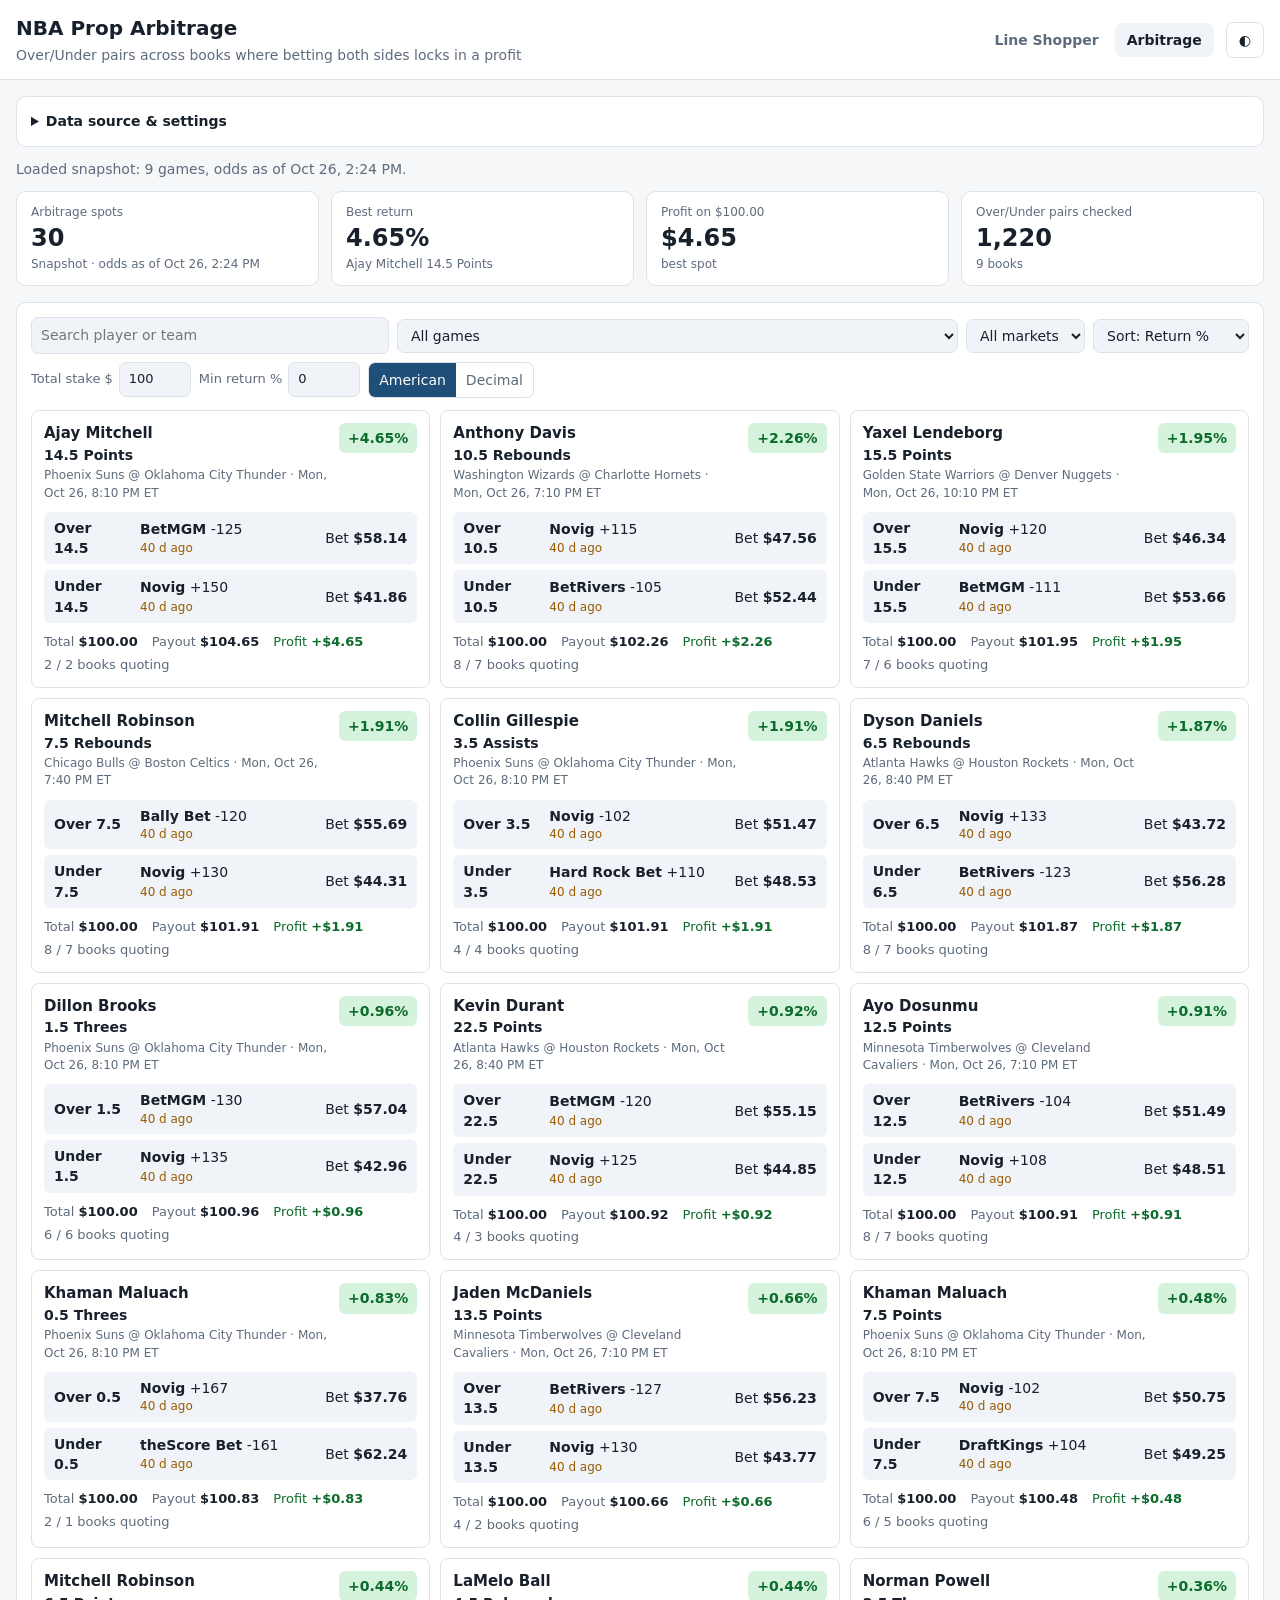
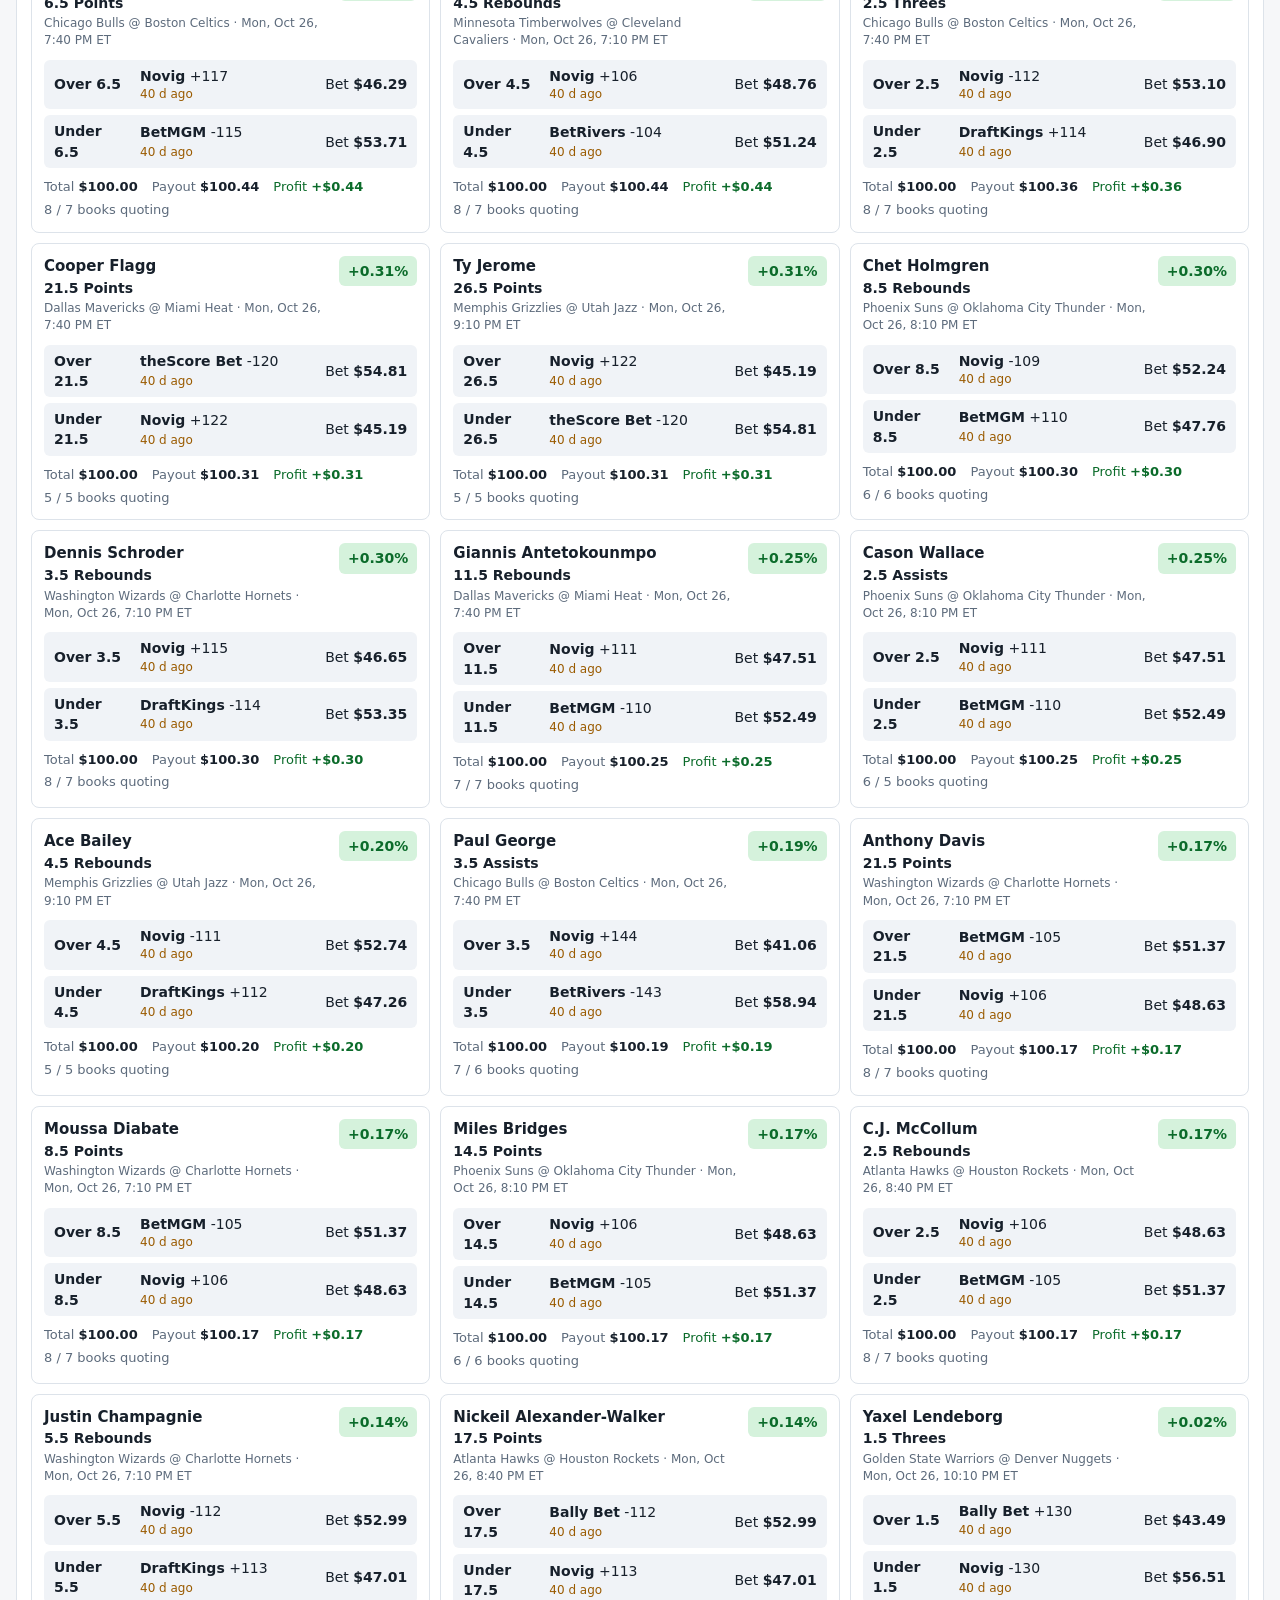
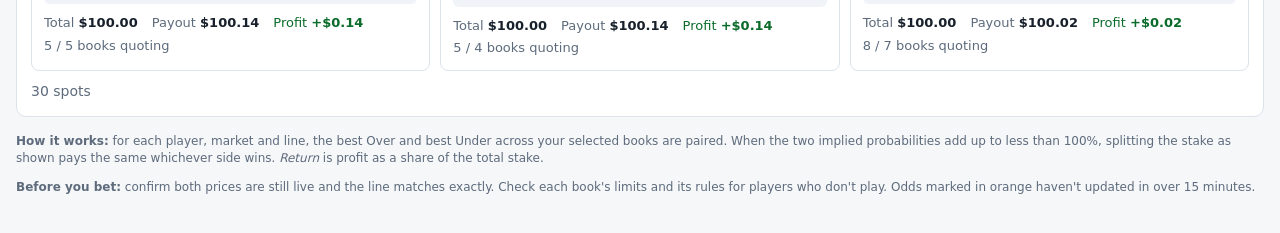
==== arbitrage.html @ e0cbbd50 "Add arbitrage page New arbitrage.html pairs the best Over and Under per line across the selected boo" ====
<!doctype html>
<html lang="en">
<head>
  <meta charset="utf-8">
  <meta name="viewport" content="width=device-width, initial-scale=1">
  <title>NBA Prop Arbitrage</title>
  <meta name="description" content="NBA player props: Over/Under pairs across sportsbooks that lock in a profit.">
  <link rel="icon" href="data:image/svg+xml,<svg xmlns='http://www.w3.org/2000/svg' viewBox='0 0 100 100'><text y='.9em' font-size='90'>🏀</text></svg>">
  <link rel="stylesheet" href="styles.css">
</head>
<body>
  <header class="topbar">
    <div class="wrap topbar-inner">
      <div>
        <h1>NBA Prop Arbitrage</h1>
        <p class="sub">Over/Under pairs across books where betting both sides locks in a profit</p>
      </div>
      <nav class="nav" aria-label="Pages">
        <a href="index.html">Line Shopper</a>
        <a href="arbitrage.html" aria-current="page">Arbitrage</a>
      </nav>
      <button id="themeToggle" class="btn ghost" type="button" aria-label="Toggle theme">◐</button>
    </div>
  </header>

  <main class="wrap">
    <details id="settings" class="panel">
      <summary>Data source &amp; settings</summary>
      <div class="settings-grid">
        <label class="field">
          <span>The Odds API key</span>
          <input id="apiKey" type="password" autocomplete="off" placeholder="Paste your key">
          <label class="check"><input id="rememberKey" type="checkbox" checked> Remember on this device</label>
        </label>
        <label class="field">
          <span>Look-ahead window (hours)</span>
          <input id="lookahead" type="number" min="1" step="1" value="48">
          <small>Blank = all upcoming games</small>
        </label>
        <fieldset class="field">
          <legend>Sportsbooks</legend>
          <div id="bookChecks" class="book-checks"></div>
          <small>Only include books you can actually bet at.</small>
        </fieldset>
      </div>
      <div class="actions">
        <button id="fetchLive" class="btn primary" type="button">Fetch live odds</button>
        <button id="loadSnapshot" class="btn" type="button">Load saved snapshot</button>
        <label class="btn">Open JSON file<input id="fileInput" type="file" accept=".json,application/json" hidden></label>
      </div>
      <p class="hint">Arbitrage windows close fast, often in minutes. The saved snapshot is usually hours old, so fetch live odds before placing anything. Live fetches cost about 4 API credits per game. Odds loaded on either page carry over to the other in this tab.</p>
    </details>

    <div id="status" class="status" role="status"></div>

    <section class="tiles" id="tiles"></section>

    <section class="panel">
      <div class="filters">
        <input id="search" type="search" placeholder="Search player or team">
        <select id="fGame"><option value="">All games</option></select>
        <select id="fMarket"><option value="">All markets</option></select>
        <select id="sortSel" aria-label="Sort">
          <option value="roi">Sort: Return %</option>
          <option value="start">Sort: Game time</option>
          <option value="player">Sort: Player</option>
        </select>
        <label class="inline">Total stake $ <input id="stake" type="number" min="1" step="10" value="100"></label>
        <label class="inline">Min return % <input id="fRoi" type="number" step="0.25" value="0"></label>
        <div class="seg" role="group" aria-label="Odds format">
          <button type="button" data-fmt="us" class="on">American</button>
          <button type="button" data-fmt="dec">Decimal</button>
        </div>
      </div>
      <div id="arbs" class="cards"></div>
      <div class="table-foot"><span id="rowCount"></span></div>
    </section>

    <footer class="foot">
      <p><strong>How it works:</strong> for each player, market and line, the best Over and best Under across your selected books are paired. When the two implied probabilities add up to less than 100%, splitting the stake as shown pays the same whichever side wins. <em>Return</em> is profit as a share of the total stake.</p>
      <p><strong>Before you bet:</strong> confirm both prices are still live and the line matches exactly. Check each book's limits and its rules for players who don't play. Odds marked in orange haven't updated in over 15 minutes.</p>
    </footer>
  </main>

  <script src="common.js"></script>
  <script src="arbitrage.js"></script>
</body>
</html>
---- styles.css ----
:root {
  --bg: #f6f7f9;
  --surface: #ffffff;
  --surface-2: #f0f3f7;
  --text: #17202b;
  --muted: #5d6b7c;
  --border: #dde3ea;
  --accent: #1f4e79;
  --accent-text: #ffffff;
  --best-bg: #d5f2dc;
  --best-text: #0b6b2a;
  --bar: #2f6fa8;
  --warn: #9a5b00;
  --err: #b42318;
  --radius: 10px;
  color-scheme: light;
}
@media (prefers-color-scheme: dark) {
  :root:not([data-theme="light"]) {
    --bg: #0f141a;
    --surface: #171e26;
    --surface-2: #1e2731;
    --text: #e6ebf1;
    --muted: #93a1b2;
    --border: #2a3542;
    --accent: #4f8fd0;
    --accent-text: #0b1118;
    --best-bg: #143d23;
    --best-text: #7fe0a0;
    --bar: #5b9ad8;
    --warn: #f0b45a;
    --err: #ff8a80;
    color-scheme: dark;
  }
}
:root[data-theme="dark"] {
  --bg: #0f141a;
  --surface: #171e26;
  --surface-2: #1e2731;
  --text: #e6ebf1;
  --muted: #93a1b2;
  --border: #2a3542;
  --accent: #4f8fd0;
  --accent-text: #0b1118;
  --best-bg: #143d23;
  --best-text: #7fe0a0;
  --bar: #5b9ad8;
  --warn: #f0b45a;
  --err: #ff8a80;
  color-scheme: dark;
}

* { box-sizing: border-box; }
[hidden] { display: none !important; }
html, body { margin: 0; }
body {
  background: var(--bg);
  color: var(--text);
  font: 14px/1.45 system-ui, -apple-system, "Segoe UI", Roboto, sans-serif;
  overflow-x: hidden;
}
.wrap { max-width: 1400px; margin: 0 auto; padding: 0 16px; }

.topbar { background: var(--surface); border-bottom: 1px solid var(--border); margin-bottom: 16px; }
.topbar-inner { display: flex; align-items: center; justify-content: space-between; gap: 12px; padding-top: 14px; padding-bottom: 14px; }
h1 { font-size: 20px; margin: 0; }
h2 { font-size: 13px; text-transform: uppercase; letter-spacing: .04em; color: var(--muted); margin: 0 0 10px; }
.sub { margin: 2px 0 0; color: var(--muted); }
.nav { display: flex; gap: 4px; margin-left: auto; }
.nav a { padding: 7px 12px; border-radius: 7px; color: var(--muted); font-weight: 600; text-decoration: none; white-space: nowrap; }
.nav a:hover { color: var(--text); }
.nav a[aria-current="page"] { background: var(--surface-2); color: var(--text); }

.panel { background: var(--surface); border: 1px solid var(--border); border-radius: var(--radius); padding: 14px; margin-bottom: 16px; }
details.panel > summary { cursor: pointer; font-weight: 600; }
details[open].panel > summary { margin-bottom: 12px; }

.settings-grid { display: grid; grid-template-columns: repeat(auto-fit, minmax(220px, 1fr)); gap: 14px; }
.field { display: flex; flex-direction: column; gap: 4px; border: 0; padding: 0; margin: 0; min-width: 0; }
.field > span, .field > legend { font-weight: 600; font-size: 13px; padding: 0; }
.field small, .hint { color: var(--muted); font-size: 12px; }
.check { display: flex; align-items: center; gap: 6px; font-size: 12px; color: var(--muted); }
.book-checks { display: flex; flex-wrap: wrap; gap: 4px 12px; }
.book-checks label { display: flex; align-items: center; gap: 4px; }

input, select {
  font: inherit; color: var(--text); background: var(--surface-2);
  border: 1px solid var(--border); border-radius: 7px; padding: 7px 9px; min-width: 0;
}
input[type="checkbox"] { padding: 0; }
input:focus, select:focus, button:focus-visible { outline: 2px solid var(--accent); outline-offset: 1px; }

.actions { display: flex; flex-wrap: wrap; gap: 8px; margin-top: 14px; }
.btn {
  font: inherit; font-weight: 600; cursor: pointer; display: inline-flex; align-items: center;
  border: 1px solid var(--border); background: var(--surface-2); color: var(--text);
  border-radius: 7px; padding: 7px 12px;
}
.btn:hover { border-color: var(--accent); }
.btn.primary { background: var(--accent); color: var(--accent-text); border-color: var(--accent); }
.btn.ghost { background: transparent; }
.btn:disabled { opacity: .55; cursor: progress; }

.status { min-height: 20px; margin: -4px 0 12px; color: var(--muted); }
.status.warn { color: var(--warn); }
.status.err { color: var(--err); }

.tiles { display: grid; grid-template-columns: repeat(auto-fit, minmax(150px, 1fr)); gap: 12px; margin-bottom: 16px; }
.tile { background: var(--surface); border: 1px solid var(--border); border-radius: var(--radius); padding: 12px 14px; }
.tile .label { color: var(--muted); font-size: 12px; }
.tile .value { font-size: 24px; font-weight: 700; font-variant-numeric: tabular-nums; }
.tile .note { color: var(--muted); font-size: 12px; overflow: hidden; text-overflow: ellipsis; white-space: nowrap; }

.breakdowns { display: grid; grid-template-columns: repeat(auto-fit, minmax(280px, 1fr)); gap: 0 16px; }
.bars { display: grid; gap: 6px; }
.bar-row { display: grid; grid-template-columns: 104px 1fr 44px; align-items: center; gap: 8px; font-size: 13px; }
.bar-track { background: var(--surface-2); border-radius: 4px; height: 12px; overflow: hidden; }
.bar-fill { background: var(--bar); height: 100%; border-radius: 4px; }
.bar-row .n { text-align: right; font-variant-numeric: tabular-nums; }

.filters { display: flex; flex-wrap: wrap; gap: 8px; align-items: center; margin-bottom: 12px; }
.filters #search { flex: 1 1 200px; }
.inline { display: flex; align-items: center; gap: 6px; color: var(--muted); font-size: 13px; }
.inline input { width: 72px; }
.seg { display: inline-flex; border: 1px solid var(--border); border-radius: 7px; overflow: hidden; }
.seg button { font: inherit; border: 0; background: transparent; color: var(--muted); padding: 7px 10px; cursor: pointer; }
.seg button.on { background: var(--accent); color: var(--accent-text); }

.table-wrap { overflow-x: auto; border: 1px solid var(--border); border-radius: 8px; max-height: 70vh; }
table { border-collapse: collapse; width: 100%; font-variant-numeric: tabular-nums; }
th, td { padding: 6px 9px; border-bottom: 1px solid var(--border); white-space: nowrap; text-align: center; }
th { position: sticky; top: 0; z-index: 1; background: var(--surface-2); font-size: 12px; cursor: pointer; user-select: none; }
th[aria-sort="ascending"]::after { content: " ▲"; font-size: 9px; }
th[aria-sort="descending"]::after { content: " ▼"; font-size: 9px; }
td.l, th.l { text-align: left; }
td.game { color: var(--muted); font-size: 12px; line-height: 1.25; }
td.player { font-weight: 600; }
td.best { background: var(--best-bg); color: var(--best-text); font-weight: 700; }
td.na { color: var(--muted); opacity: .5; }
tbody tr:hover td { background-color: var(--surface-2); }
tbody tr:hover td.best { background: var(--best-bg); }
.empty { padding: 28px; color: var(--muted); text-align: center; }

.table-foot { display: flex; align-items: center; justify-content: space-between; gap: 8px; margin-top: 10px; color: var(--muted); }
.foot { color: var(--muted); font-size: 12px; padding-bottom: 24px; }

/* Card view of the lines (see renderCards); default on phones, optional elsewhere. */
.cards { display: grid; grid-template-columns: repeat(auto-fill, minmax(320px, 1fr)); gap: 10px; }
.card { border: 1px solid var(--border); border-radius: 8px; padding: 12px; background: var(--surface); }
.card-top { display: flex; align-items: flex-start; justify-content: space-between; gap: 10px; }
.card-player { font-weight: 700; font-size: 15px; }
.card-prop { font-weight: 600; }
.card-game { color: var(--muted); font-size: 12px; margin-top: 2px; }
.card-edge { flex: none; font-weight: 700; font-variant-numeric: tabular-nums; padding: 4px 8px; border-radius: 6px; border: 1px solid var(--border); }
.card-best { display: flex; flex-wrap: wrap; gap: 4px 14px; margin-top: 10px; font-size: 13px; color: var(--muted); font-variant-numeric: tabular-nums; }
.card-best b { color: var(--text); }
.card-best .best-pick { color: var(--best-text); }
.card-best .best-pick b { color: inherit; }
.card-books { display: flex; flex-wrap: wrap; gap: 6px; margin-top: 10px; }
.chip { display: inline-flex; gap: 6px; padding: 4px 8px; border-radius: 6px; background: var(--surface-2); font-size: 12px; font-variant-numeric: tabular-nums; }
.chip b { font-weight: 700; }
.chip.best { background: var(--best-bg); color: var(--best-text); }

/* Arbitrage page legs (see arbitrage.js card). */
.legs { display: grid; gap: 6px; margin-top: 10px; }
.leg { display: grid; grid-template-columns: 76px 1fr auto; grid-template-areas: "side book stake" "side age stake"; gap: 0 10px; align-items: center; background: var(--surface-2); border-radius: 6px; padding: 6px 10px; font-variant-numeric: tabular-nums; }
.leg-side { grid-area: side; font-weight: 700; }
.leg-book { grid-area: book; }
.leg-stake { grid-area: stake; text-align: right; }
.leg-age { grid-area: age; color: var(--muted); font-size: 12px; }
.leg-age.stale { color: var(--warn); }
.card-edge.arb-pos { background: var(--best-bg); color: var(--best-text); border-color: transparent; }
.card-edge.arb-neg { color: var(--muted); }

@media (max-width: 700px) {
  .wrap { padding: 0 12px; }
  .topbar { margin-bottom: 12px; }
  .topbar-inner { padding-top: 10px; padding-bottom: 10px; flex-wrap: wrap; }
  .topbar-inner > div:first-child { flex: 1; min-width: 0; }
  .nav { order: 3; width: 100%; margin-left: 0; }
  .nav a { flex: 1; text-align: center; }
  h1 { font-size: 18px; }
  .sub { font-size: 12px; }
  .panel { padding: 12px; margin-bottom: 12px; }

  /* 16px stops iOS from zooming in when a field gets focus. */
  input, select, .btn, .seg button { font-size: 16px; min-height: 42px; }
  input[type="checkbox"] { min-height: 0; width: 18px; height: 18px; }
  .book-checks { gap: 8px 14px; }
  .actions .btn { flex: 1 1 calc(50% - 8px); justify-content: center; }

  .tiles { grid-template-columns: repeat(2, minmax(0, 1fr)); gap: 8px; margin-bottom: 12px; }
  .tile { padding: 10px 12px; }
  .tile .value { font-size: 20px; }
  .tile:last-child:nth-child(odd) { grid-column: 1 / -1; }
  .tile:last-child:nth-child(odd) .note { white-space: normal; }

  .filters { display: grid; grid-template-columns: repeat(2, minmax(0, 1fr)); }
  .filters #search, .filters #fGame { grid-column: 1 / -1; }
  .filters .inline { justify-content: space-between; }
  .filters .inline input { flex: 1; width: auto; }
  .seg { display: flex; }
  .seg button { flex: 1; }
  .filters #exportCsv { grid-column: 1 / -1; justify-content: center; }
  .cards { grid-template-columns: 1fr; }

  .table-foot { flex-direction: column; align-items: stretch; text-align: center; }
  .table-foot .btn { justify-content: center; }
}
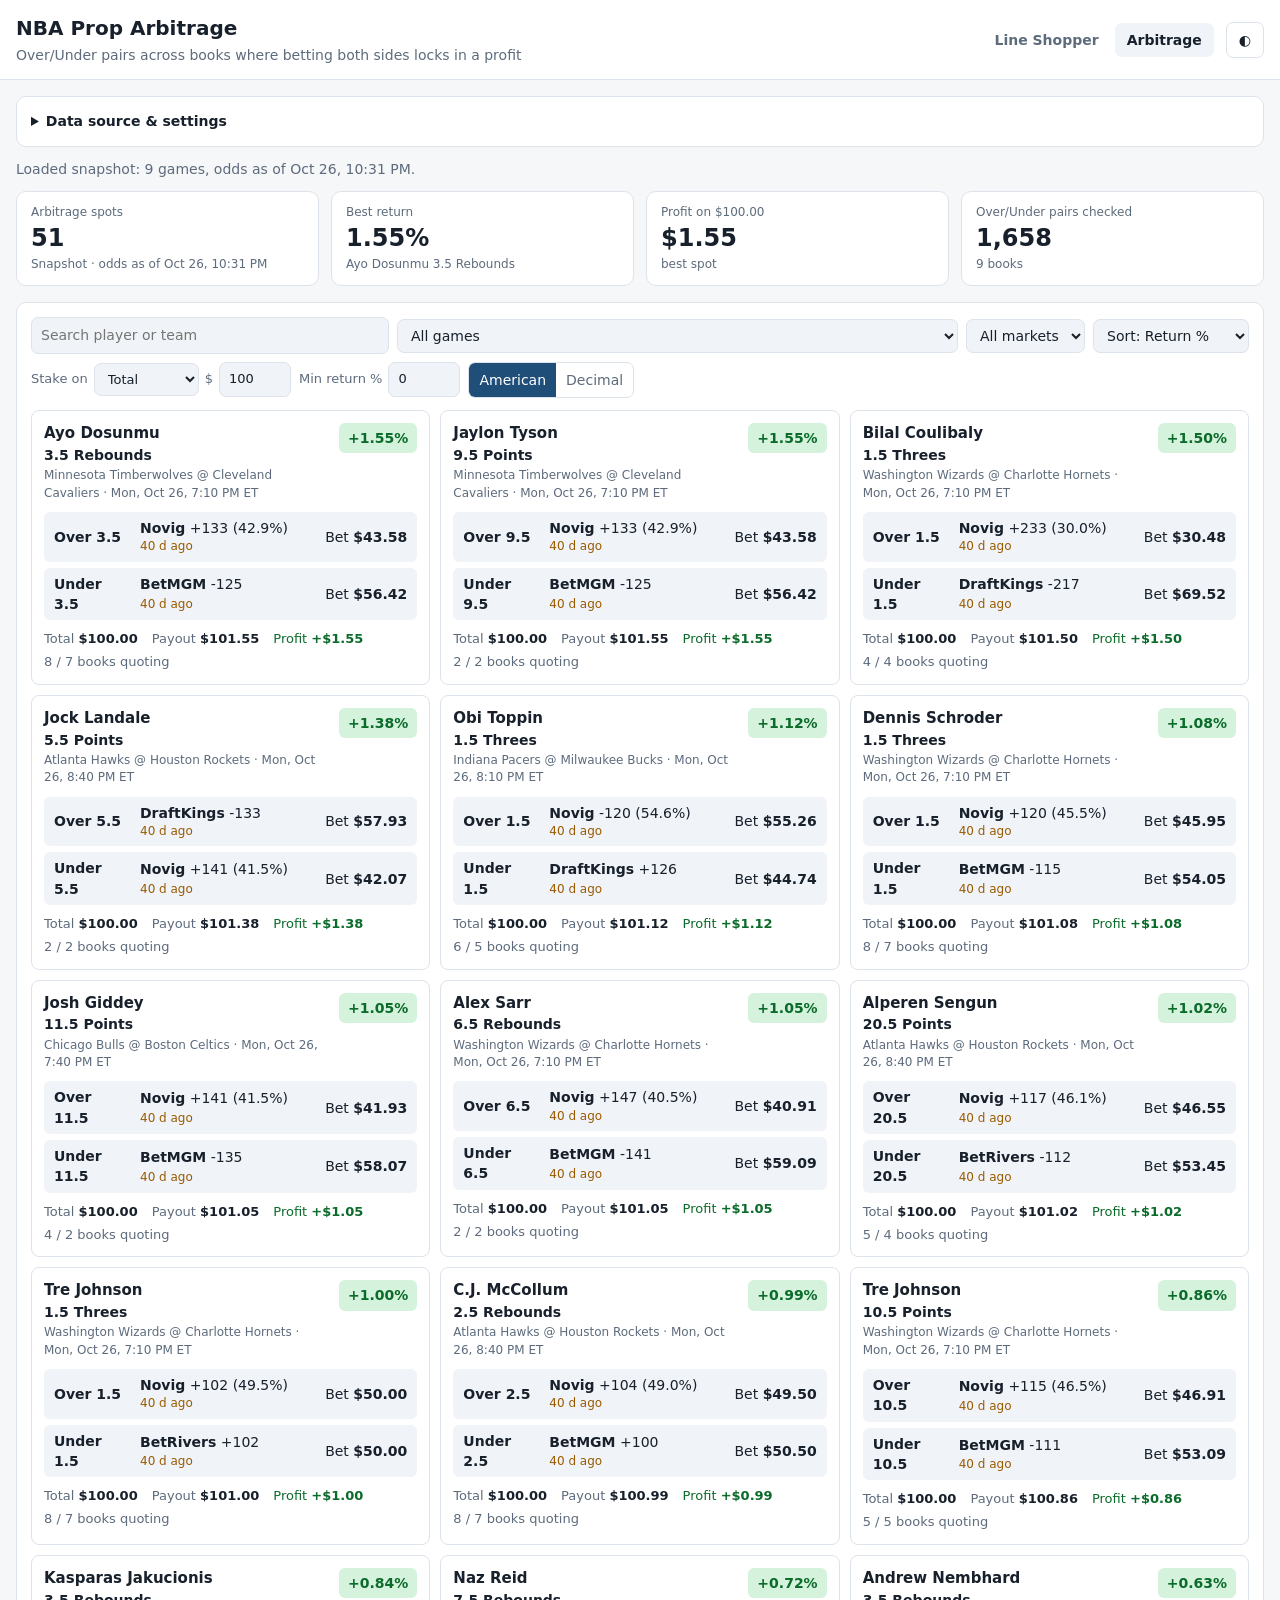
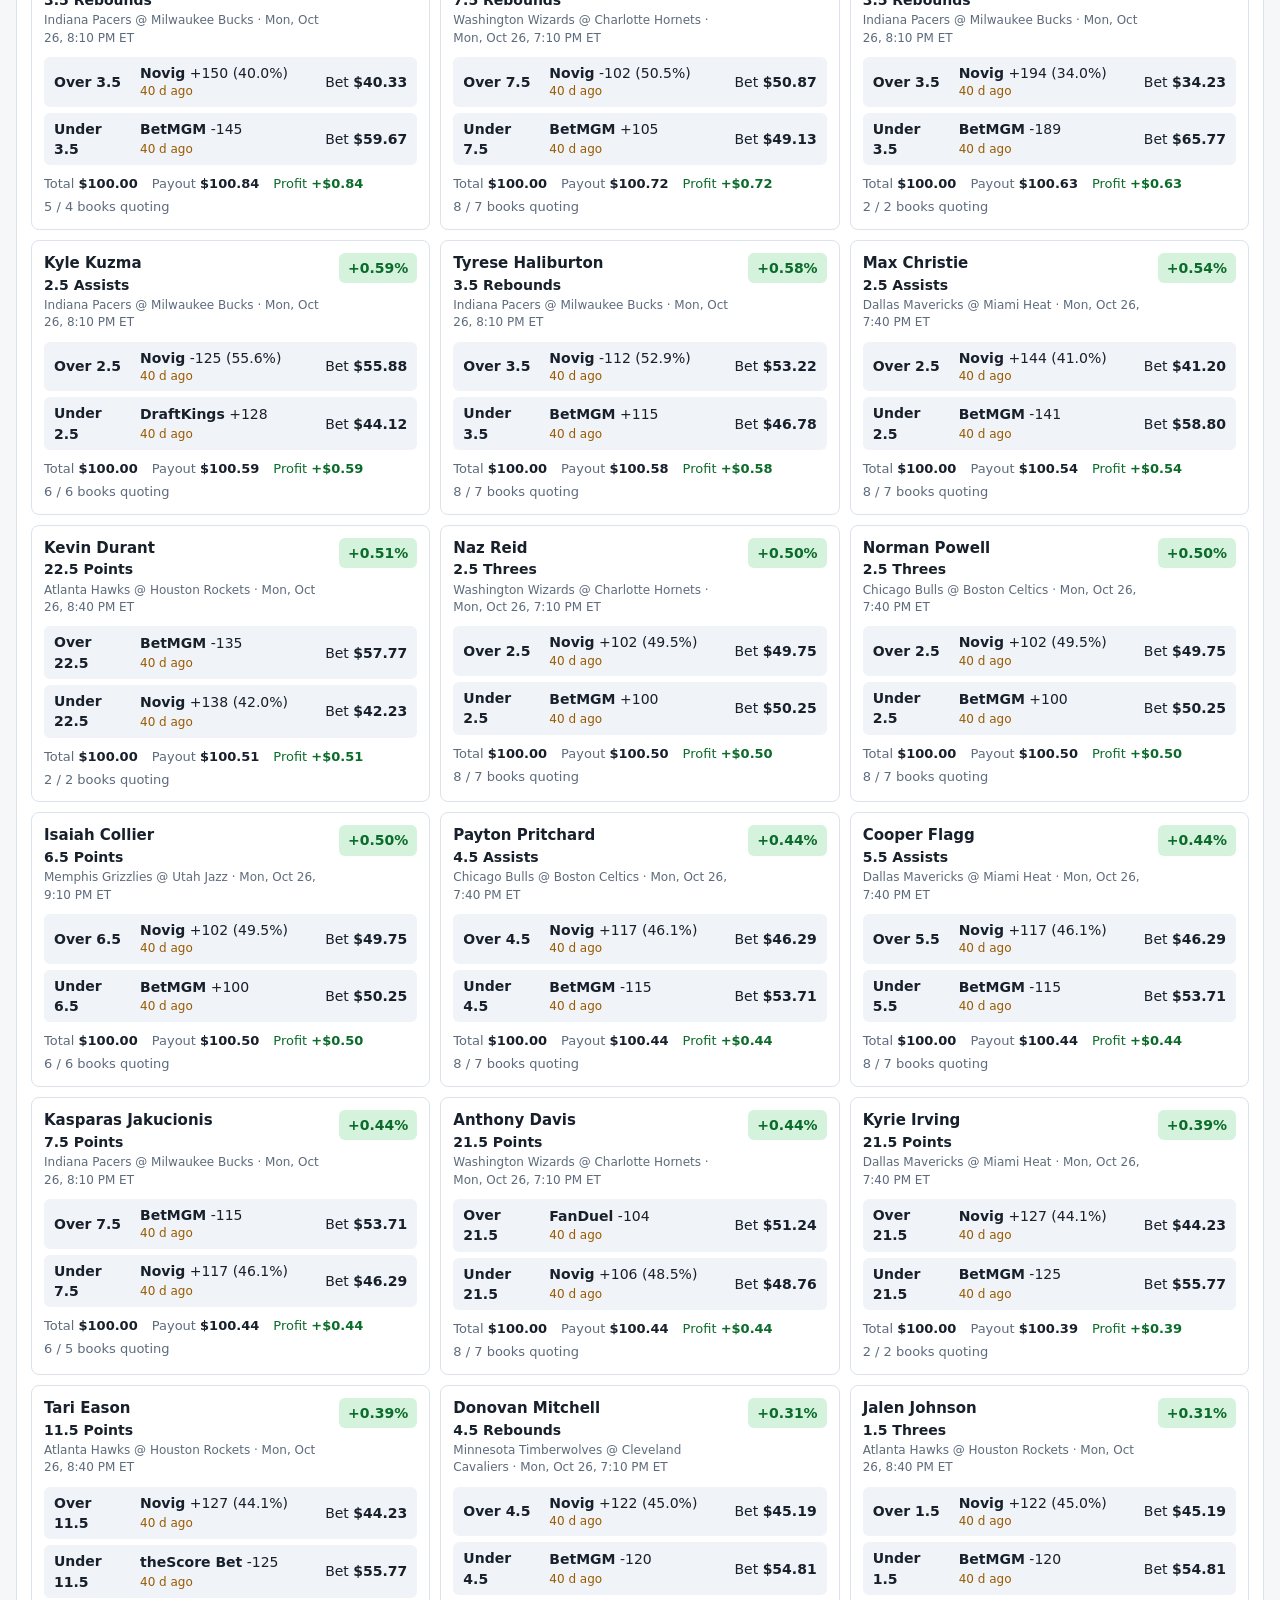
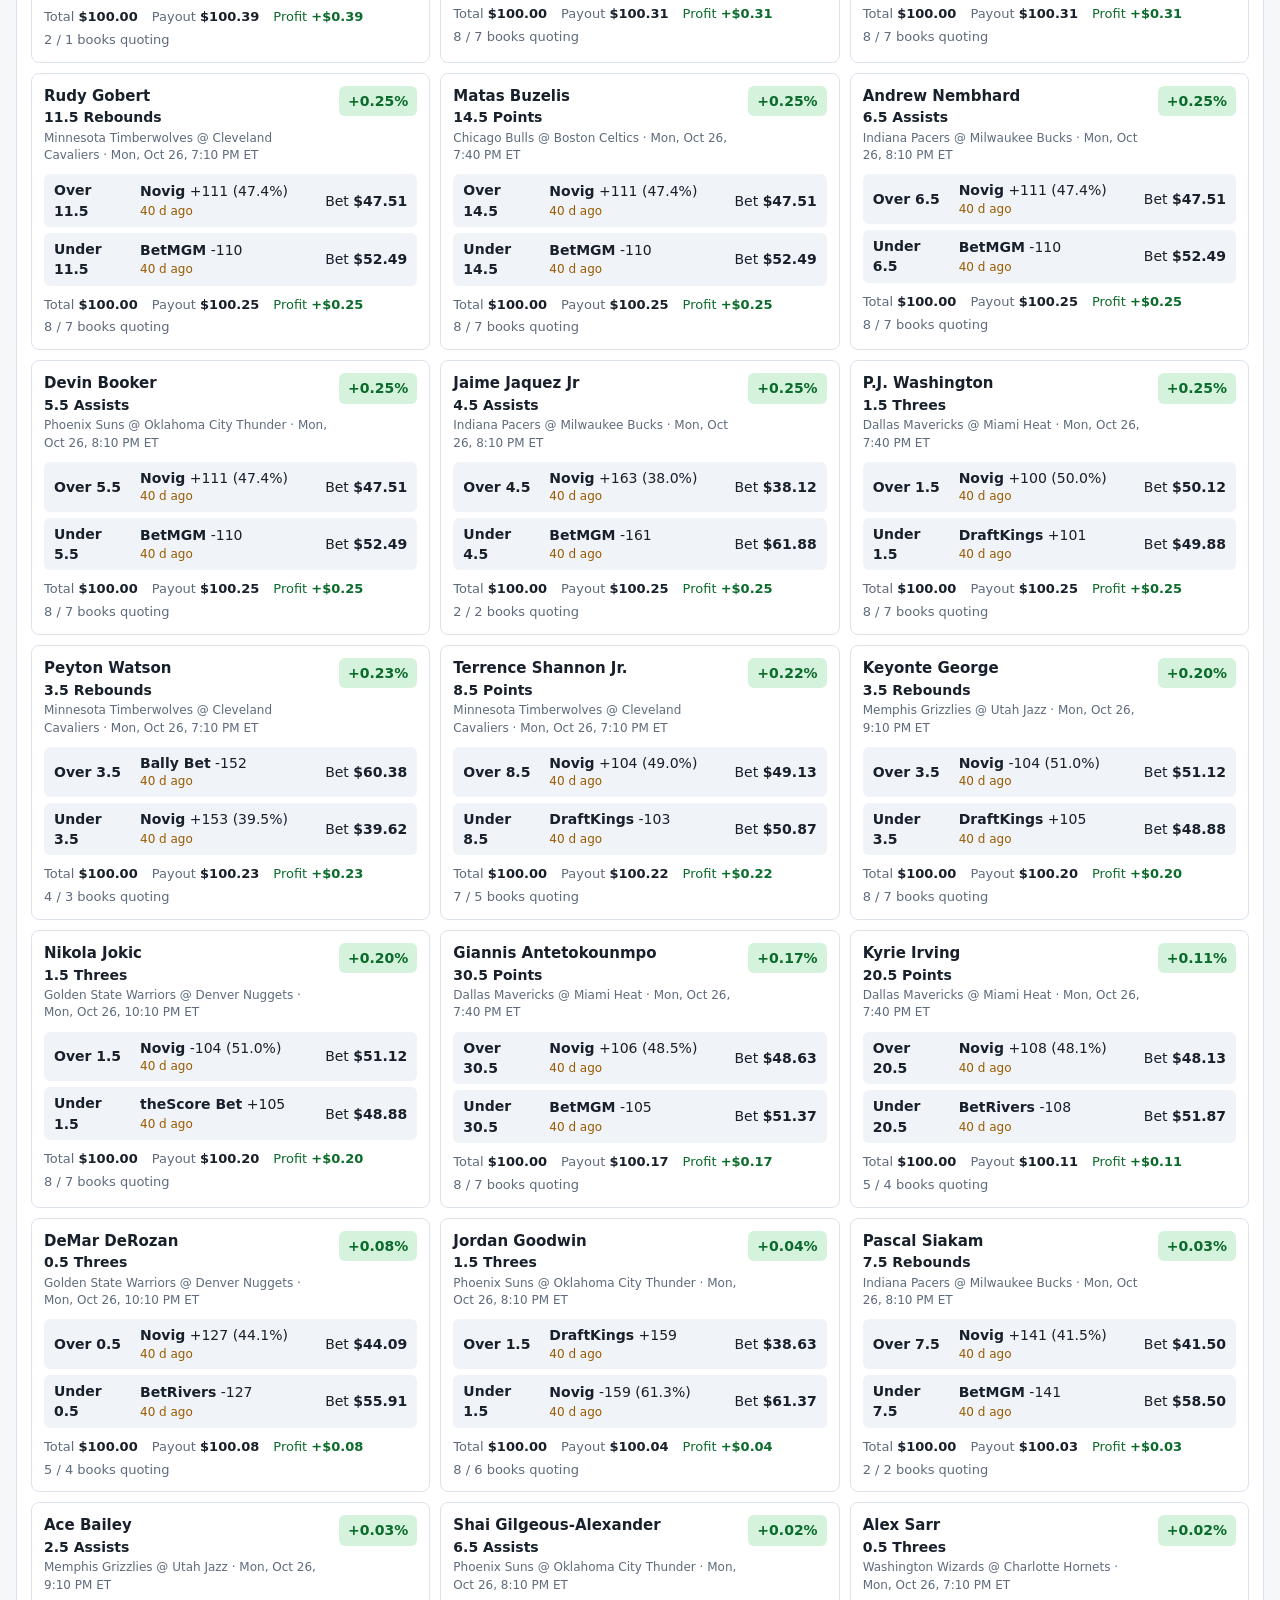
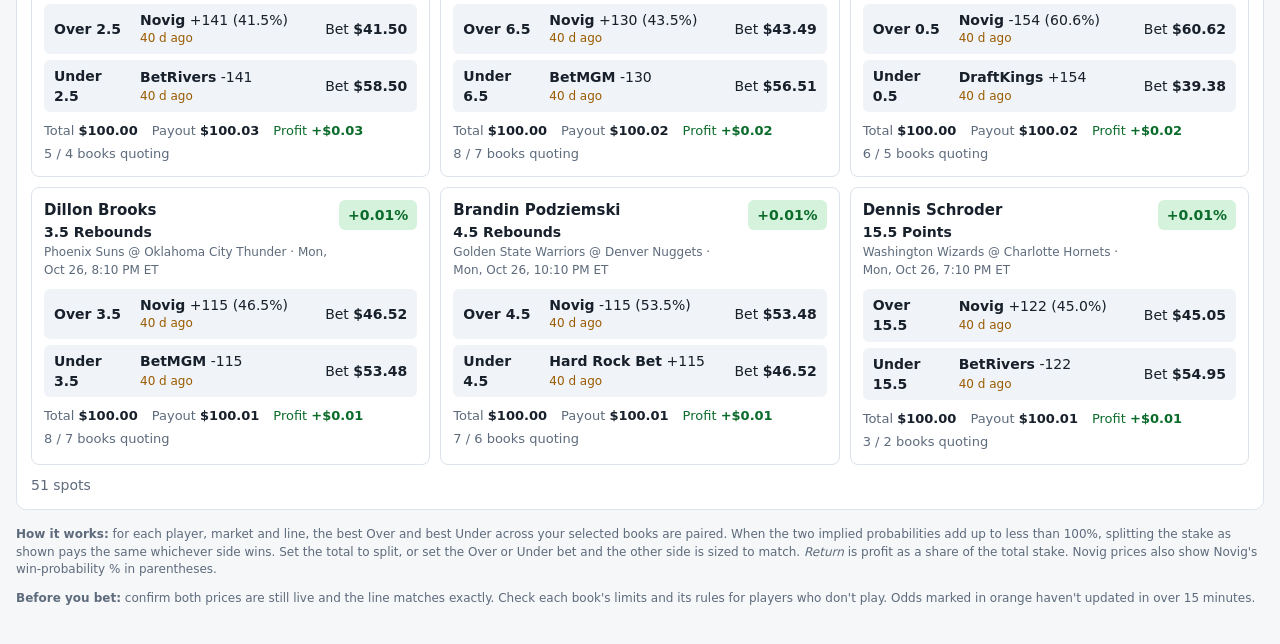
==== commit b4f0ce06: "Arbitrage: stake one side, show Novig win % Stake can now apply to the total or to the Over/Under be" ====
--- a/arbitrage.html
+++ b/arbitrage.html
@@ -65,7 +65,14 @@
           <option value="start">Sort: Game time</option>
           <option value="player">Sort: Player</option>
         </select>
-        <label class="inline">Total stake $ <input id="stake" type="number" min="1" step="10" value="100"></label>
+        <label class="inline stake-field">Stake on
+          <select id="stakeMode" aria-label="Stake applies to">
+            <option value="total">Total</option>
+            <option value="Over">Over bet</option>
+            <option value="Under">Under bet</option>
+          </select>
+          $ <input id="stake" type="number" min="1" step="10" value="100">
+        </label>
         <label class="inline">Min return % <input id="fRoi" type="number" step="0.25" value="0"></label>
         <div class="seg" role="group" aria-label="Odds format">
           <button type="button" data-fmt="us" class="on">American</button>
@@ -77,7 +84,7 @@
     </section>
 
     <footer class="foot">
-      <p><strong>How it works:</strong> for each player, market and line, the best Over and best Under across your selected books are paired. When the two implied probabilities add up to less than 100%, splitting the stake as shown pays the same whichever side wins. <em>Return</em> is profit as a share of the total stake.</p>
+      <p><strong>How it works:</strong> for each player, market and line, the best Over and best Under across your selected books are paired. When the two implied probabilities add up to less than 100%, splitting the stake as shown pays the same whichever side wins. Set the total to split, or set the Over or Under bet and the other side is sized to match. <em>Return</em> is profit as a share of the total stake. Novig prices also show Novig's win-probability % in parentheses.</p>
       <p><strong>Before you bet:</strong> confirm both prices are still live and the line matches exactly. Check each book's limits and its rules for players who don't play. Odds marked in orange haven't updated in over 15 minutes.</p>
     </footer>
   </main>
--- a/styles.css
+++ b/styles.css
@@ -201,7 +201,8 @@
   .filters .inline input { flex: 1; width: auto; }
   .seg { display: flex; }
   .seg button { flex: 1; }
-  .filters #exportCsv { grid-column: 1 / -1; justify-content: center; }
+  .filters #exportCsv, .filters .stake-field { grid-column: 1 / -1; justify-content: center; }
+  .filters .stake-field select { flex: none; }
   .cards { grid-template-columns: 1fr; }
 
   .table-foot { flex-direction: column; align-items: stretch; text-align: center; }
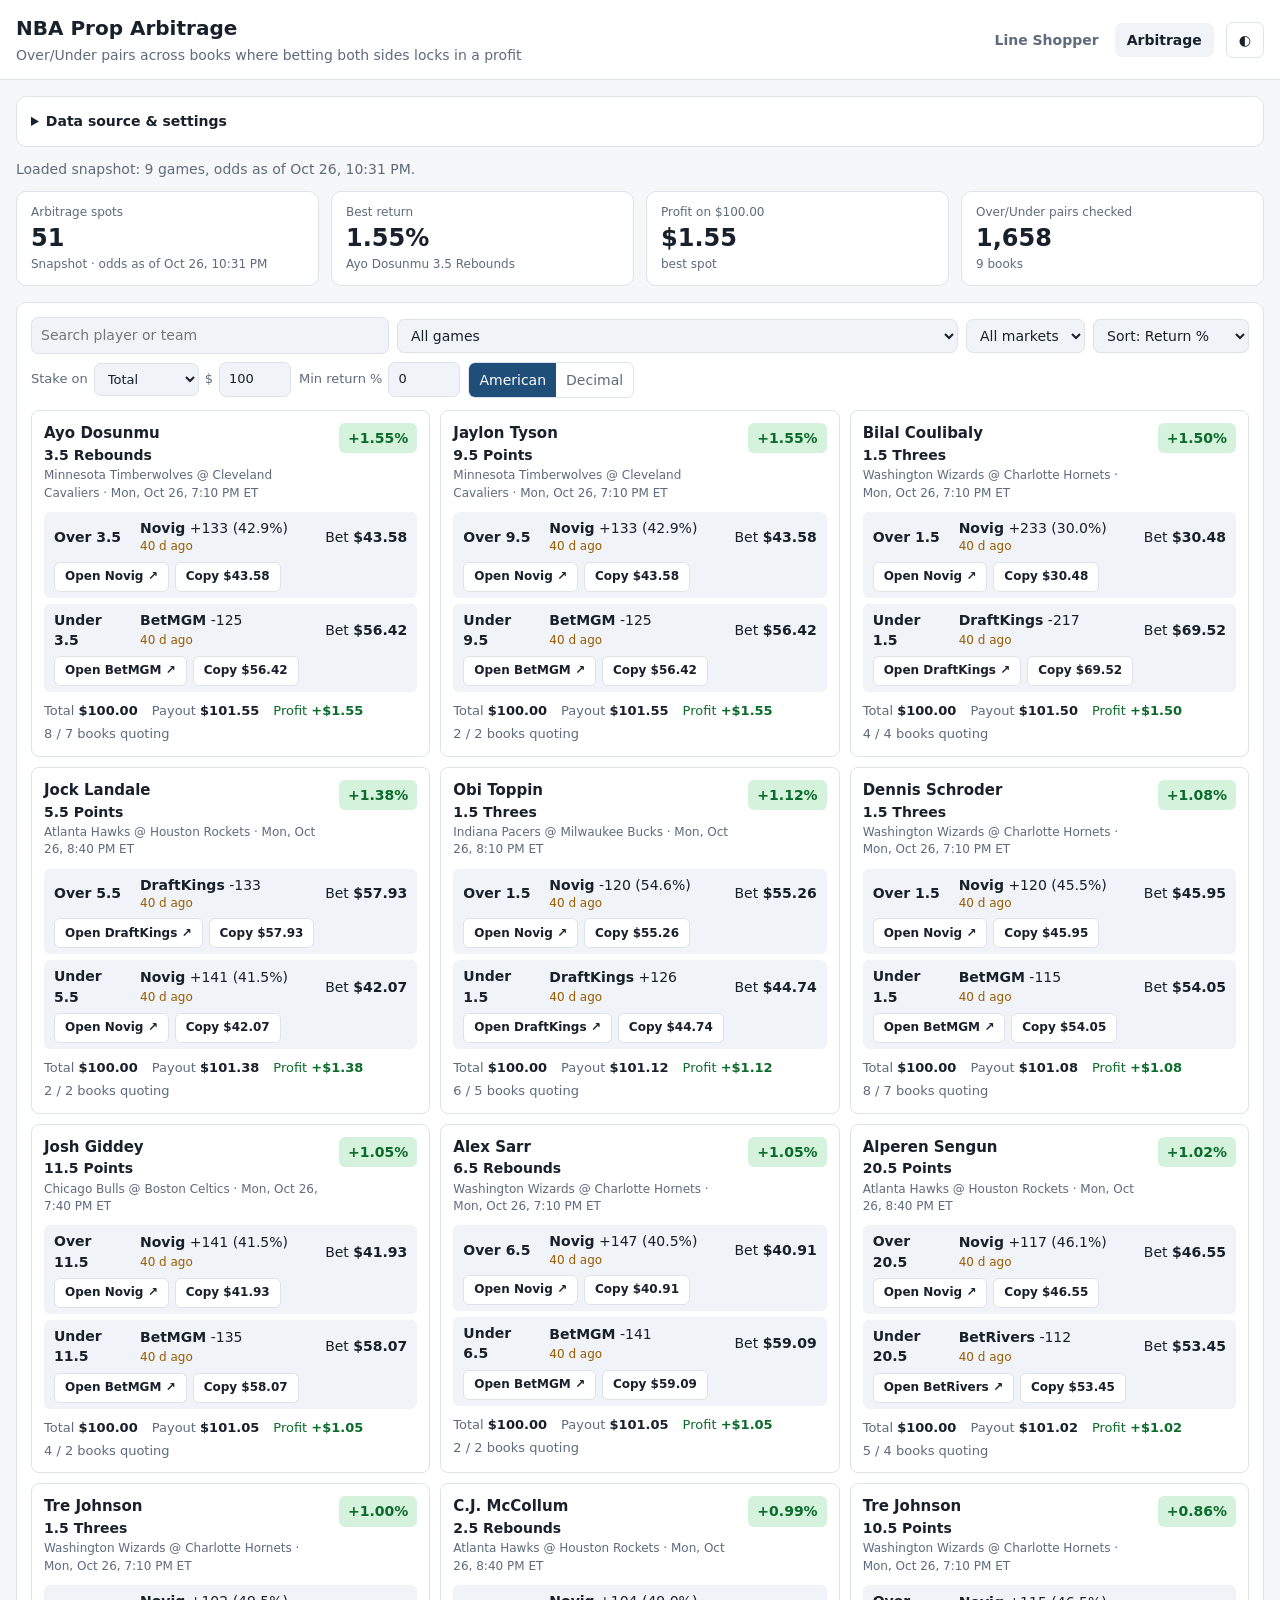
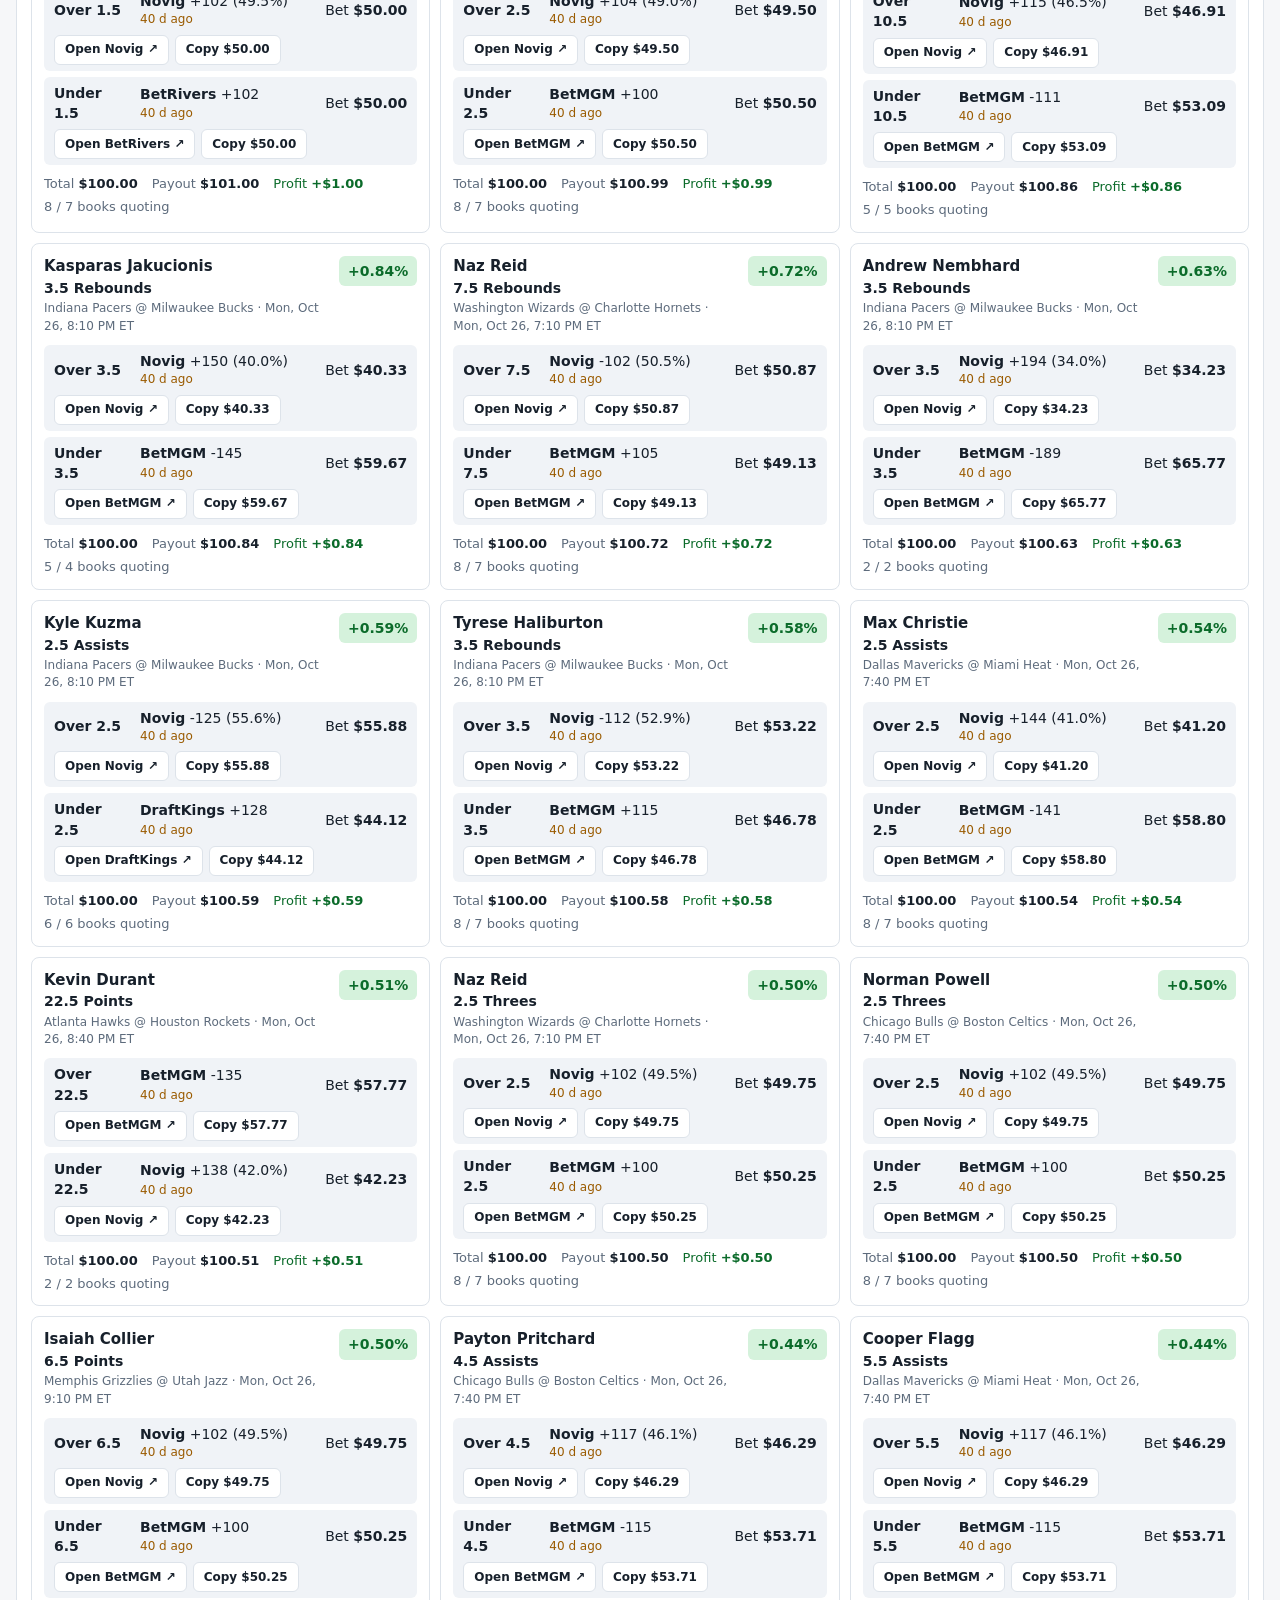
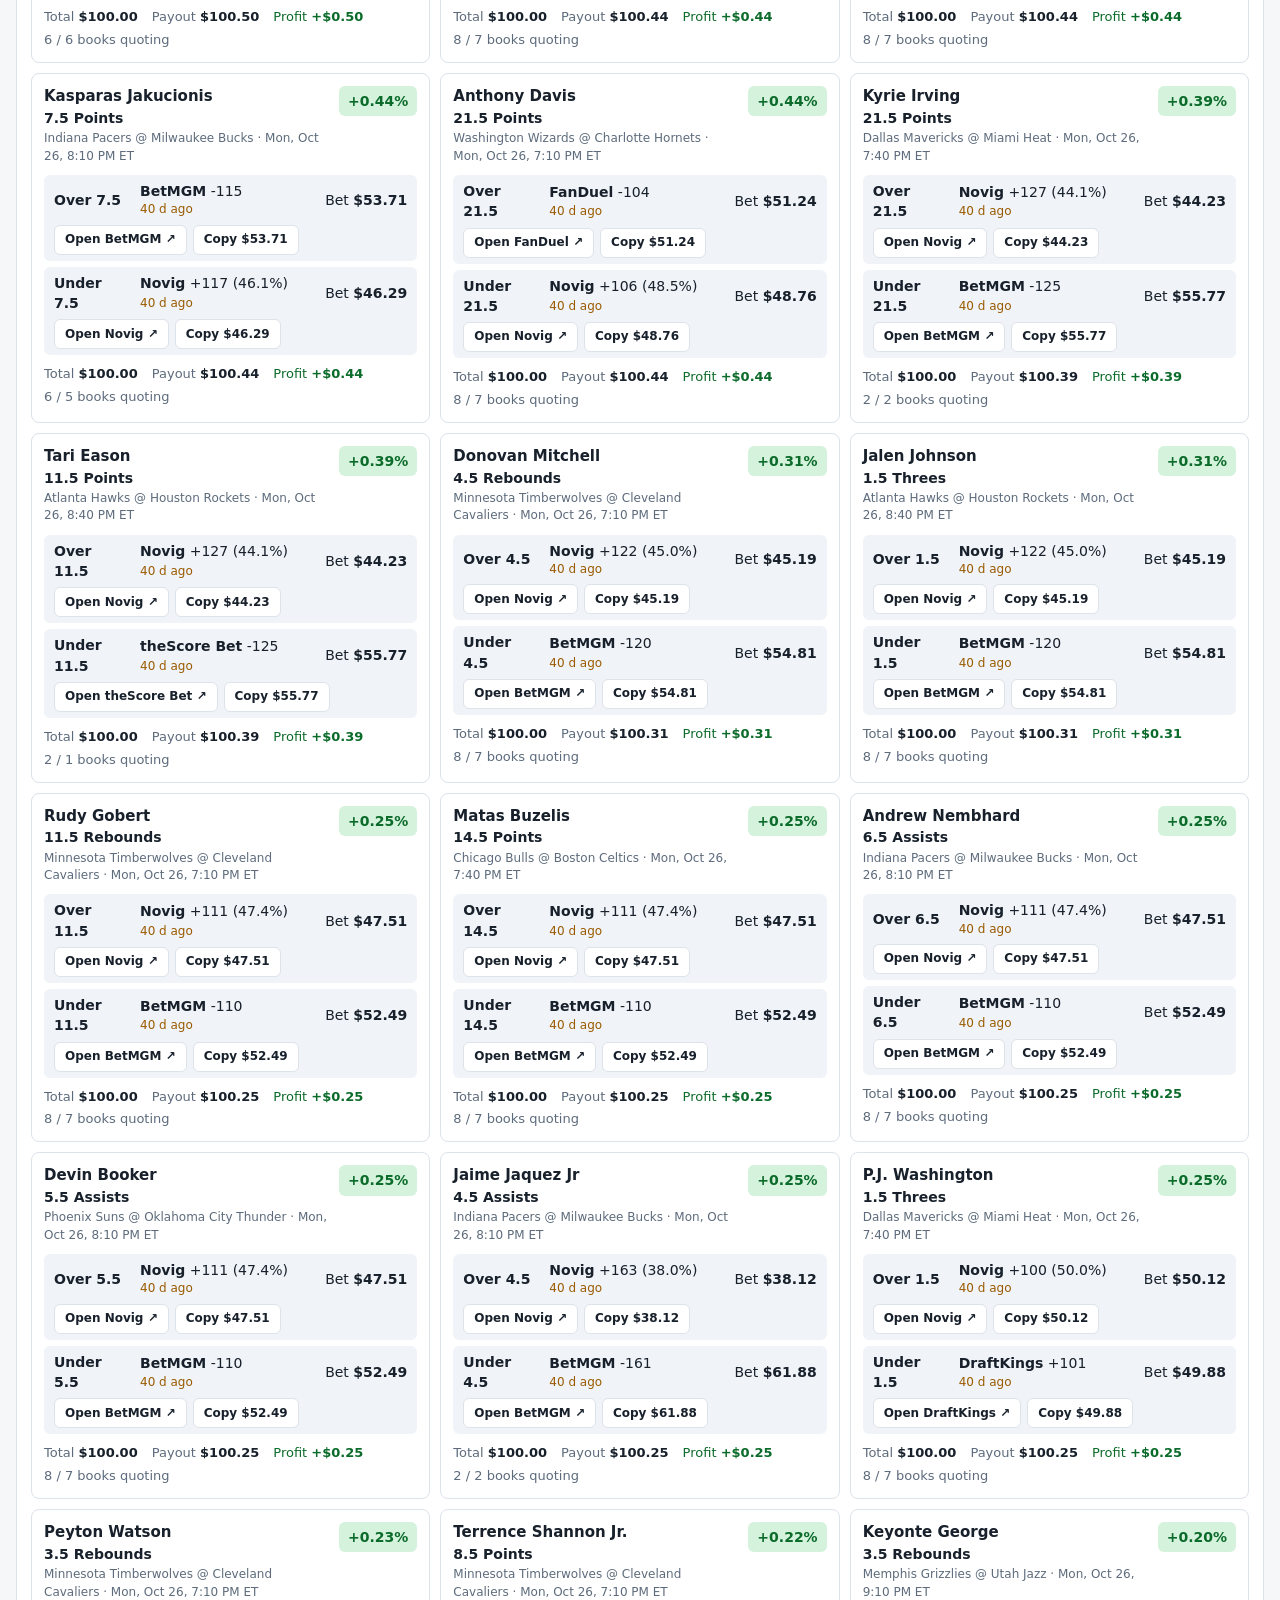
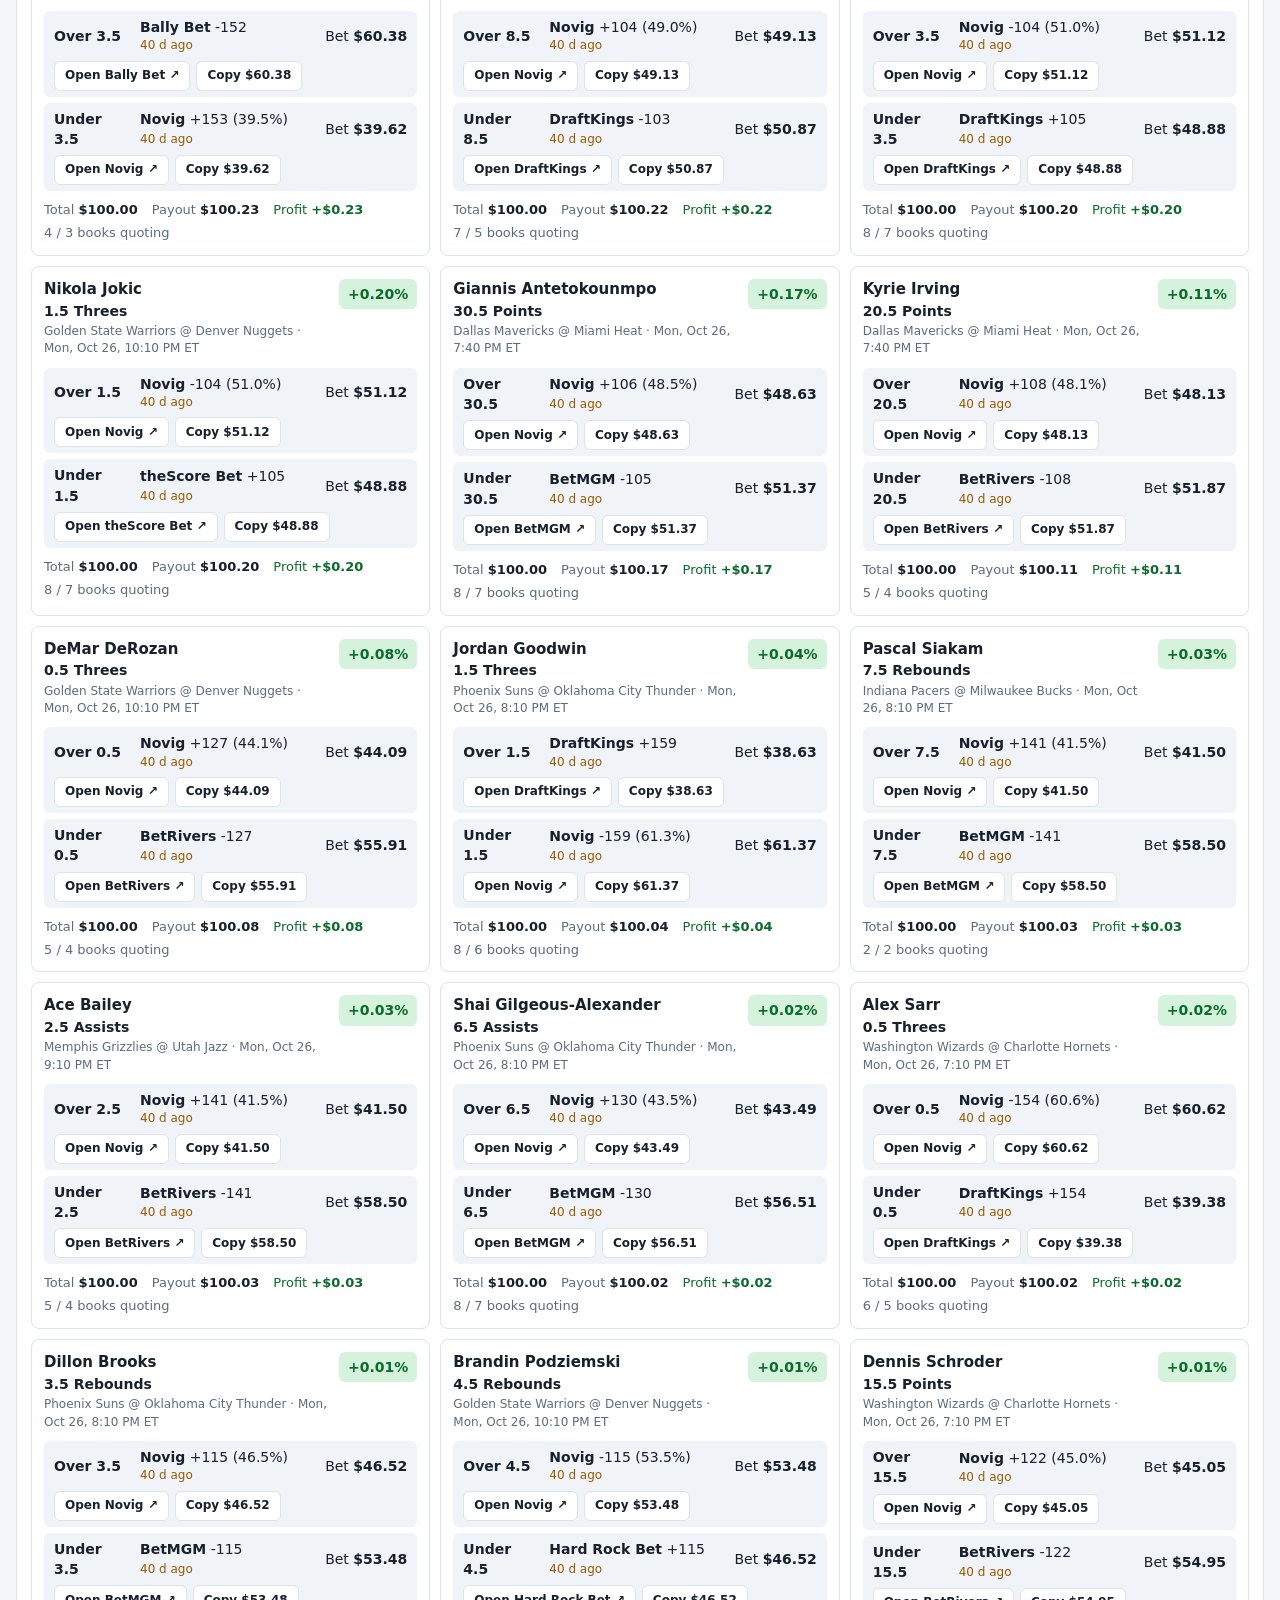
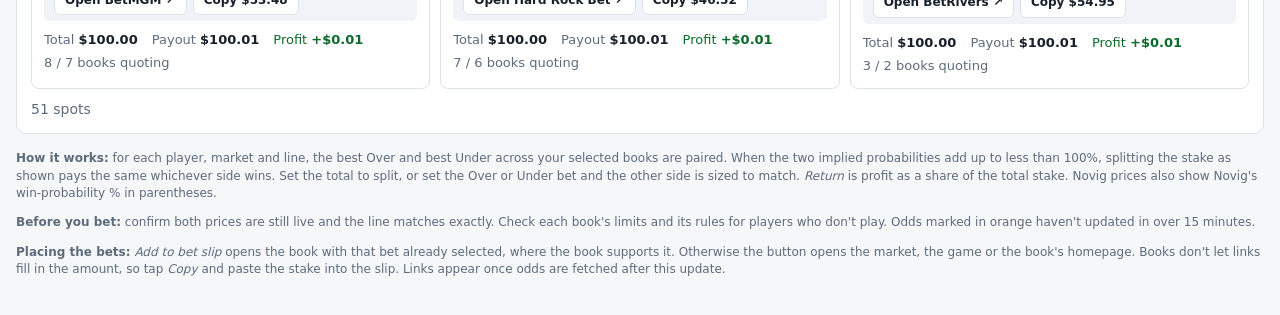
==== commit fbde80c7: "Arbitrage: bet-slip links and copy-stake buttons Each leg gets an Open button using the Odds API dee" ====
--- a/arbitrage.html
+++ b/arbitrage.html
@@ -6,7 +6,7 @@
   <title>NBA Prop Arbitrage</title>
   <meta name="description" content="NBA player props: Over/Under pairs across sportsbooks that lock in a profit.">
   <link rel="icon" href="data:image/svg+xml,<svg xmlns='http://www.w3.org/2000/svg' viewBox='0 0 100 100'><text y='.9em' font-size='90'>🏀</text></svg>">
-  <link rel="stylesheet" href="styles.css">
+  <link rel="stylesheet" href="styles.css?v=20261028">
 </head>
 <body>
   <header class="topbar">
@@ -86,10 +86,11 @@
     <footer class="foot">
       <p><strong>How it works:</strong> for each player, market and line, the best Over and best Under across your selected books are paired. When the two implied probabilities add up to less than 100%, splitting the stake as shown pays the same whichever side wins. Set the total to split, or set the Over or Under bet and the other side is sized to match. <em>Return</em> is profit as a share of the total stake. Novig prices also show Novig's win-probability % in parentheses.</p>
       <p><strong>Before you bet:</strong> confirm both prices are still live and the line matches exactly. Check each book's limits and its rules for players who don't play. Odds marked in orange haven't updated in over 15 minutes.</p>
+      <p><strong>Placing the bets:</strong> <em>Add to bet slip</em> opens the book with that bet already selected, where the book supports it. Otherwise the button opens the market, the game or the book's homepage. Books don't let links fill in the amount, so tap <em>Copy</em> and paste the stake into the slip. Links appear once odds are fetched after this update.</p>
     </footer>
   </main>
 
-  <script src="common.js"></script>
-  <script src="arbitrage.js"></script>
+  <script src="common.js?v=20261028"></script>
+  <script src="arbitrage.js?v=20261028"></script>
 </body>
 </html>
--- a/styles.css
+++ b/styles.css
@@ -163,12 +163,20 @@
 
 /* Arbitrage page legs (see arbitrage.js card). */
 .legs { display: grid; gap: 6px; margin-top: 10px; }
-.leg { display: grid; grid-template-columns: 76px 1fr auto; grid-template-areas: "side book stake" "side age stake"; gap: 0 10px; align-items: center; background: var(--surface-2); border-radius: 6px; padding: 6px 10px; font-variant-numeric: tabular-nums; }
+.leg { display: grid; grid-template-columns: 76px 1fr auto; grid-template-areas: "side book stake" "side age stake" "actions actions actions"; gap: 0 10px; align-items: center; background: var(--surface-2); border-radius: 6px; padding: 6px 10px; font-variant-numeric: tabular-nums; }
 .leg-side { grid-area: side; font-weight: 700; }
 .leg-book { grid-area: book; }
 .leg-stake { grid-area: stake; text-align: right; }
 .leg-age { grid-area: age; color: var(--muted); font-size: 12px; }
 .leg-age.stale { color: var(--warn); }
+.leg-actions { grid-area: actions; display: flex; flex-wrap: wrap; gap: 6px; margin-top: 6px; }
+.mini-btn {
+  font: inherit; font-size: 12px; font-weight: 600; cursor: pointer; display: inline-flex; align-items: center; gap: 4px;
+  min-height: 30px; padding: 4px 10px; border-radius: 6px; border: 1px solid var(--border);
+  background: var(--surface); color: var(--text); text-decoration: none; white-space: nowrap;
+}
+.mini-btn:hover { border-color: var(--accent); }
+.mini-btn.primary { background: var(--accent); color: var(--accent-text); border-color: var(--accent); }
 .card-edge.arb-pos { background: var(--best-bg); color: var(--best-text); border-color: transparent; }
 .card-edge.arb-neg { color: var(--muted); }
 
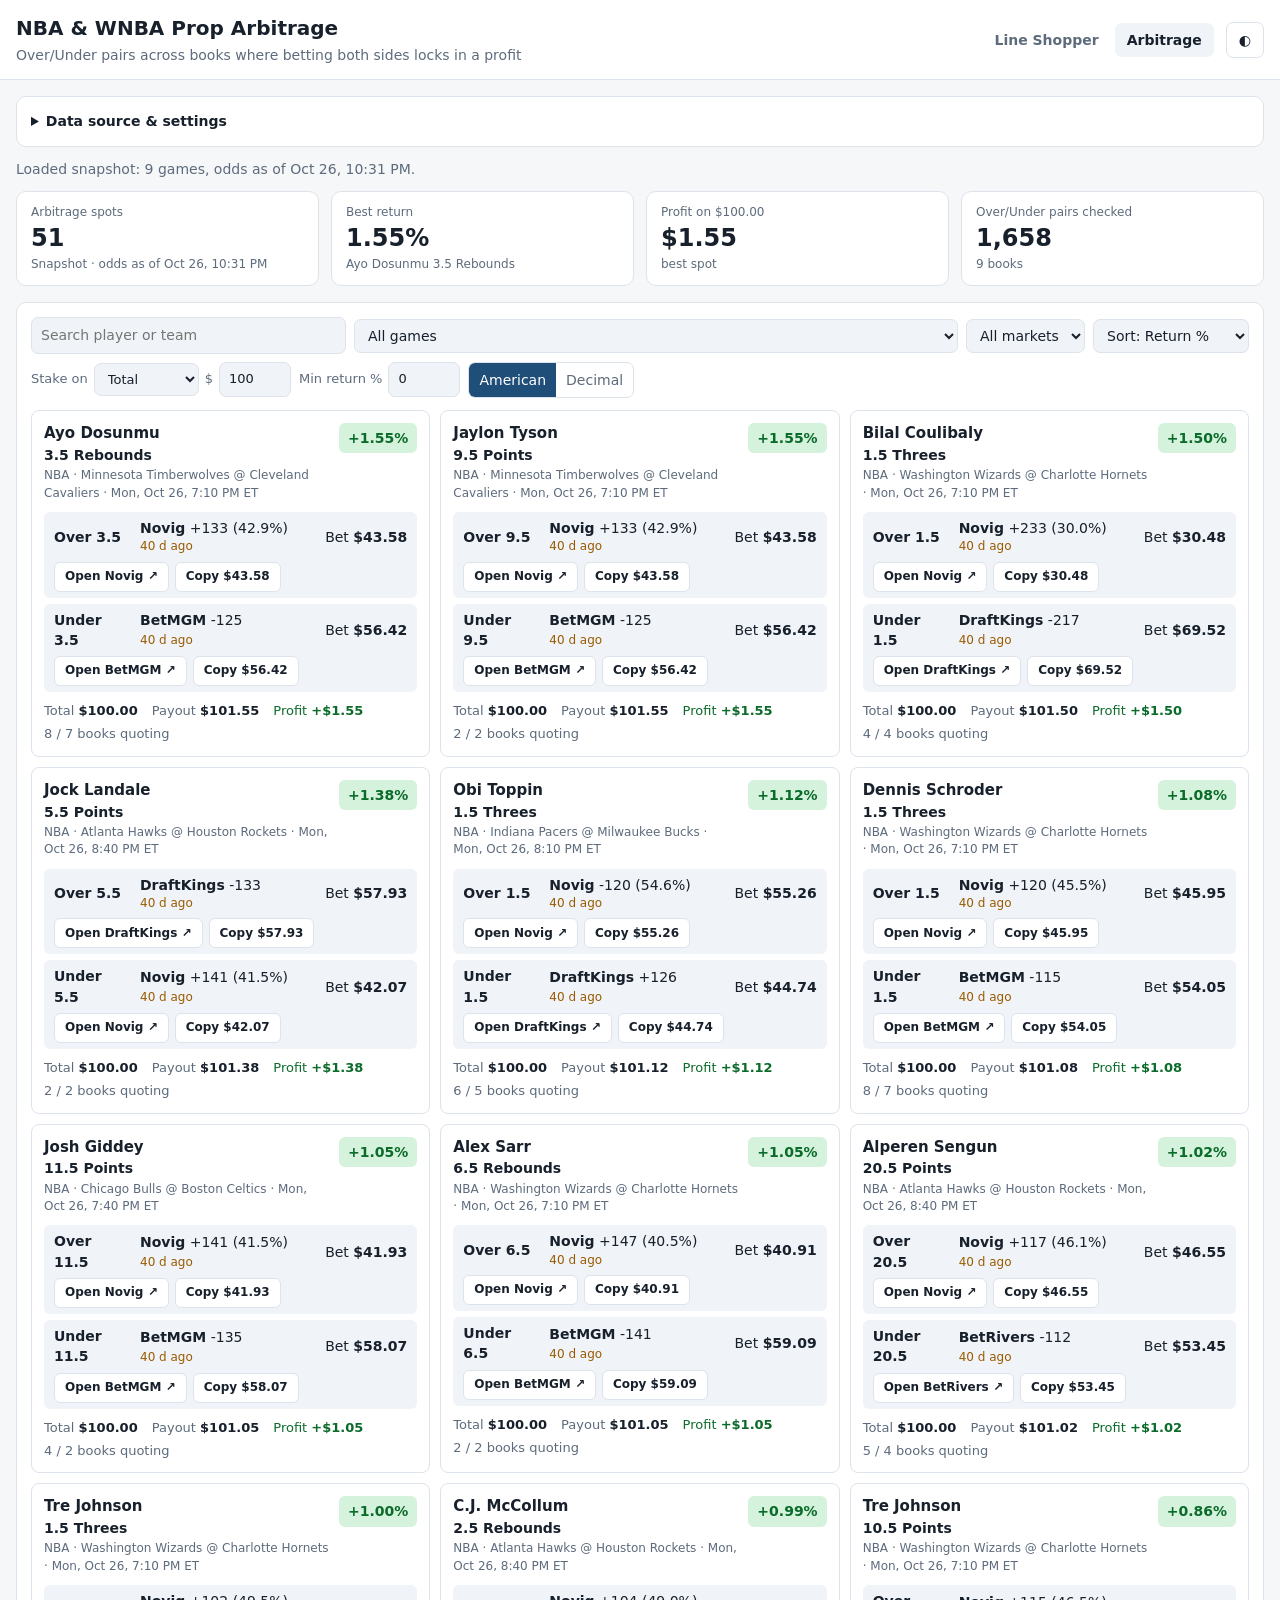
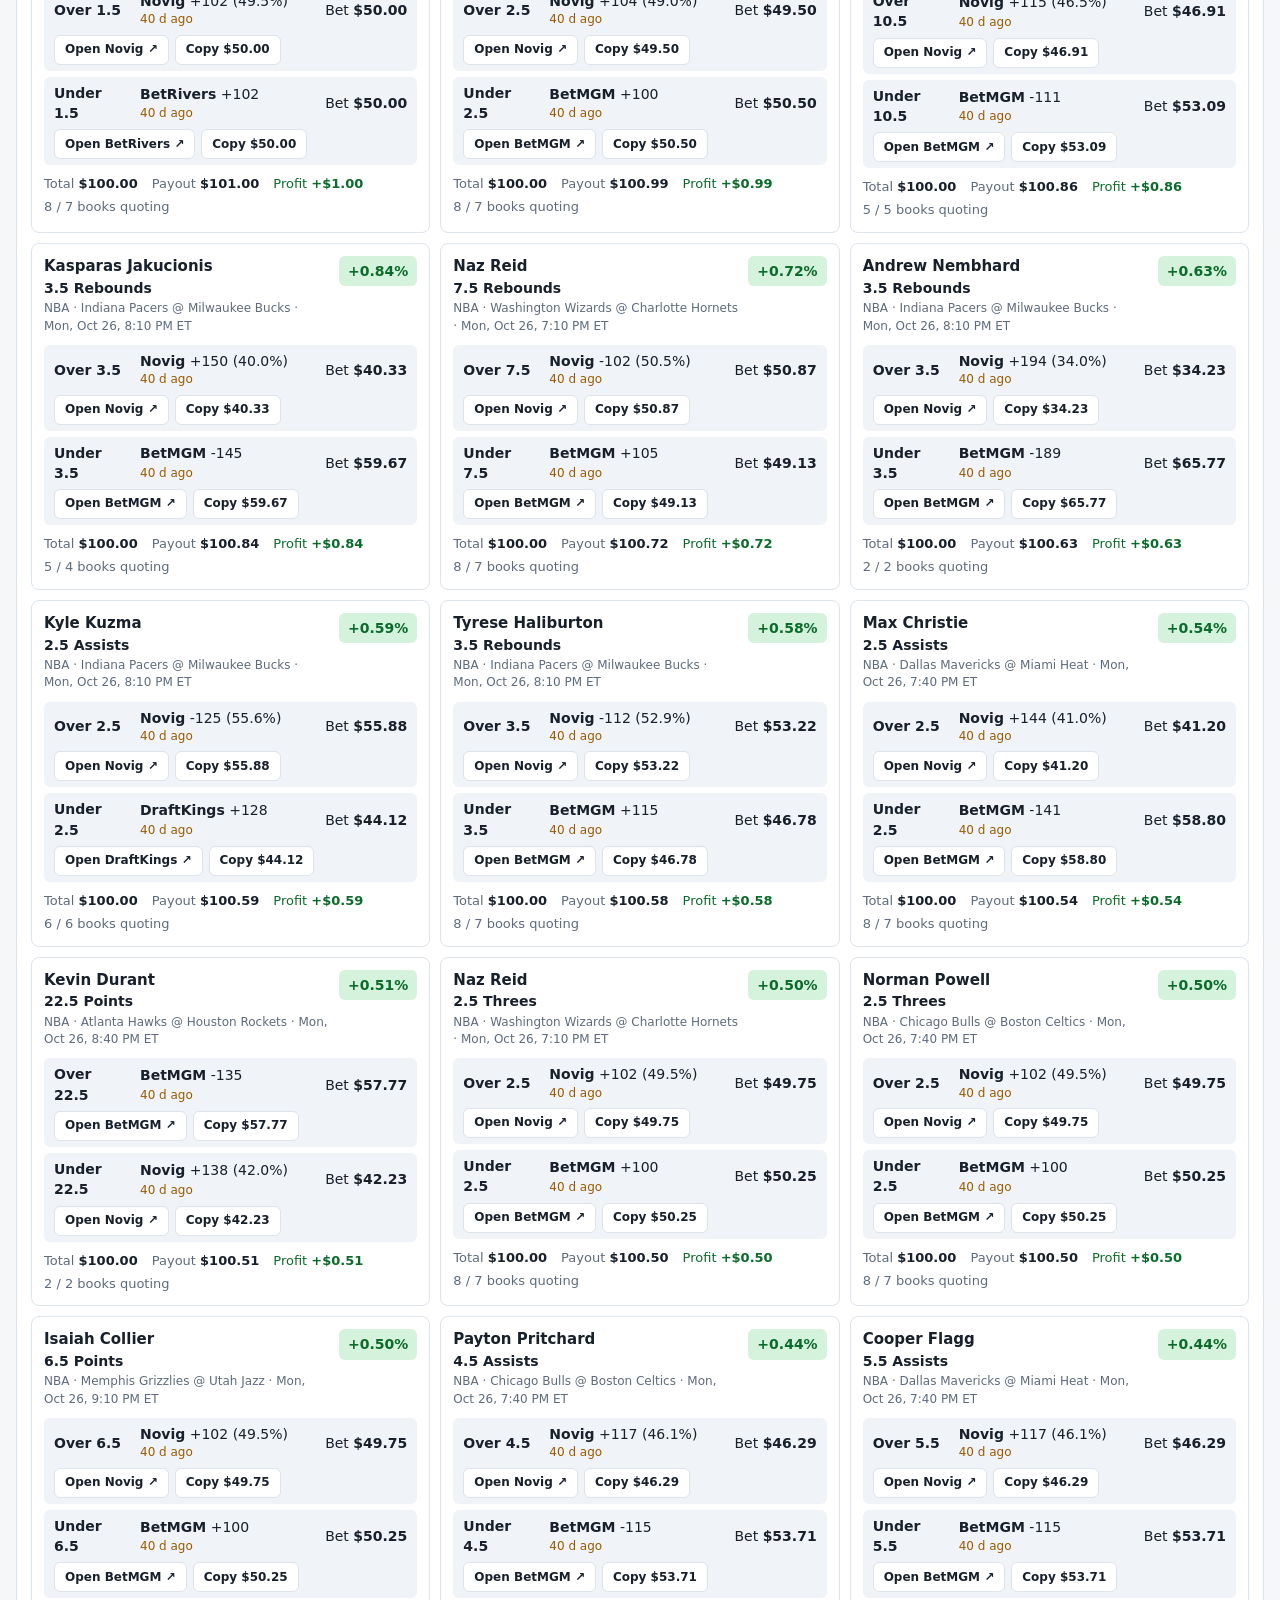
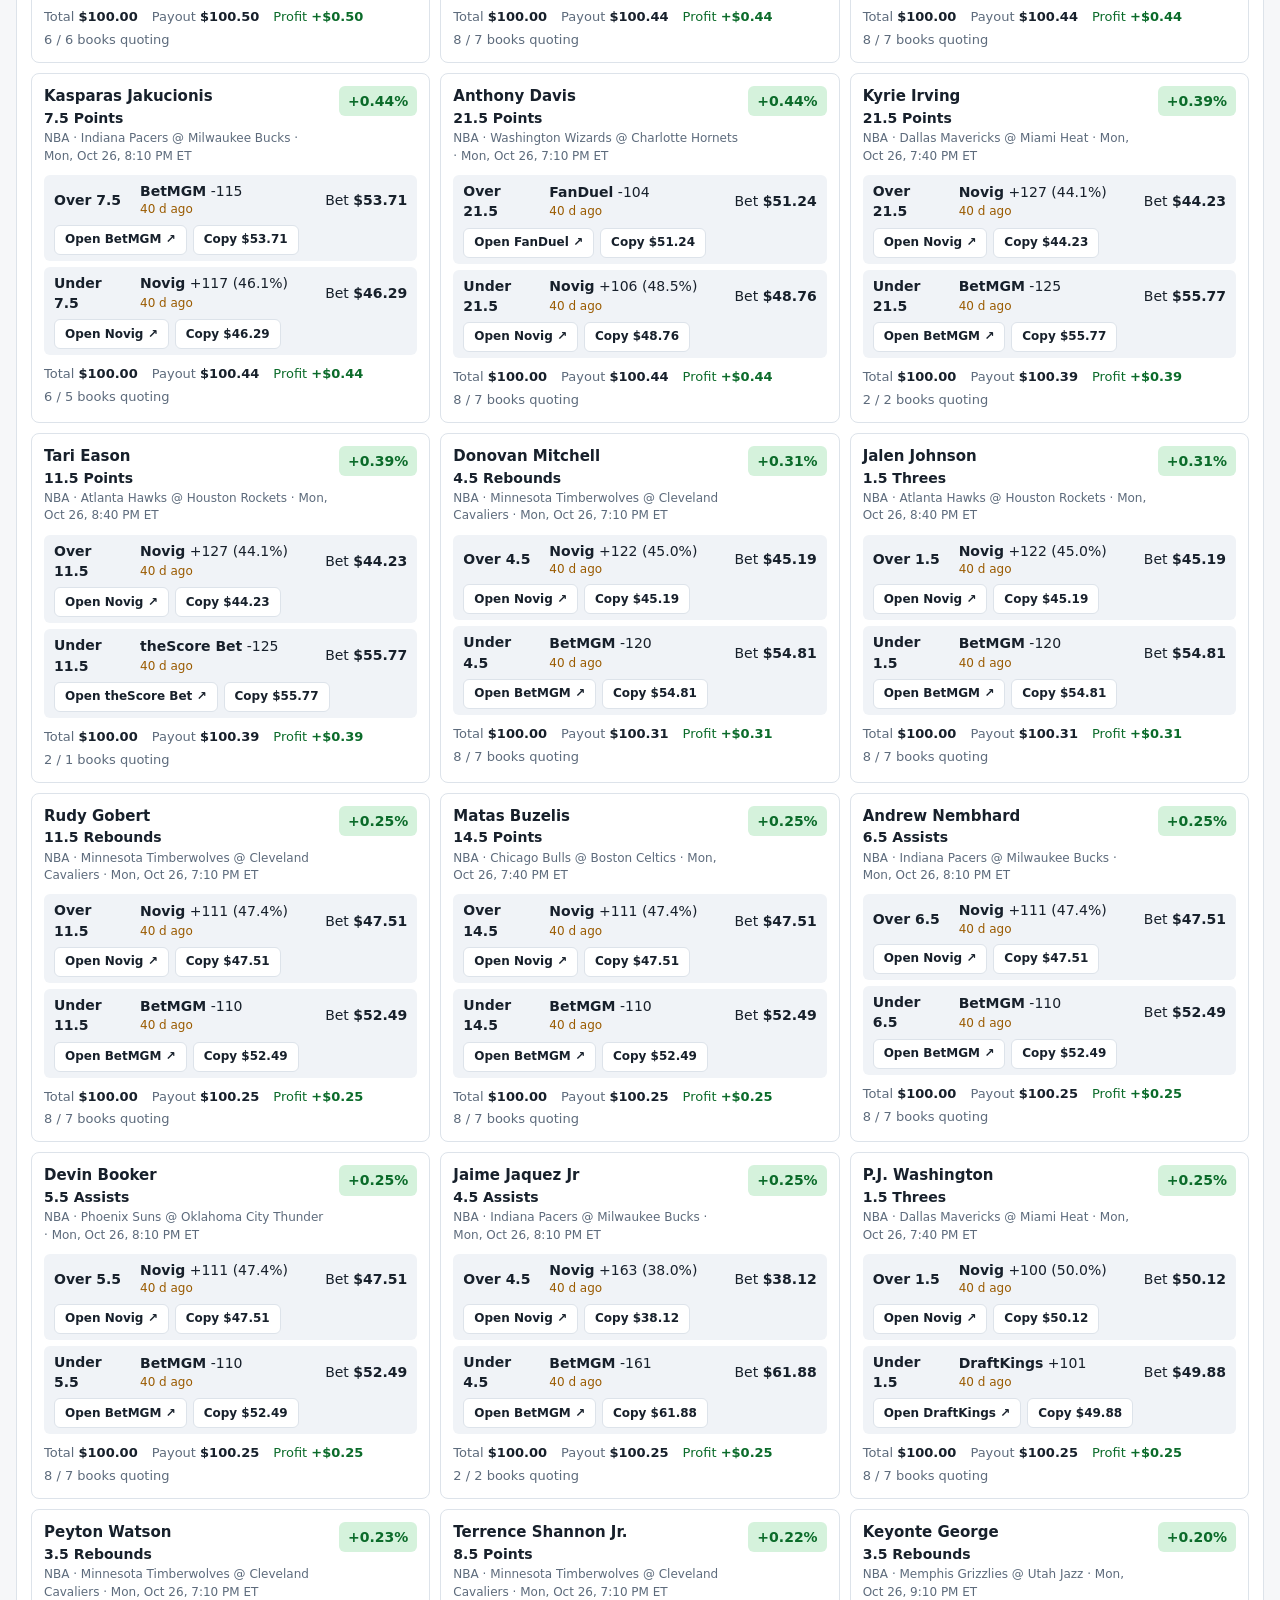
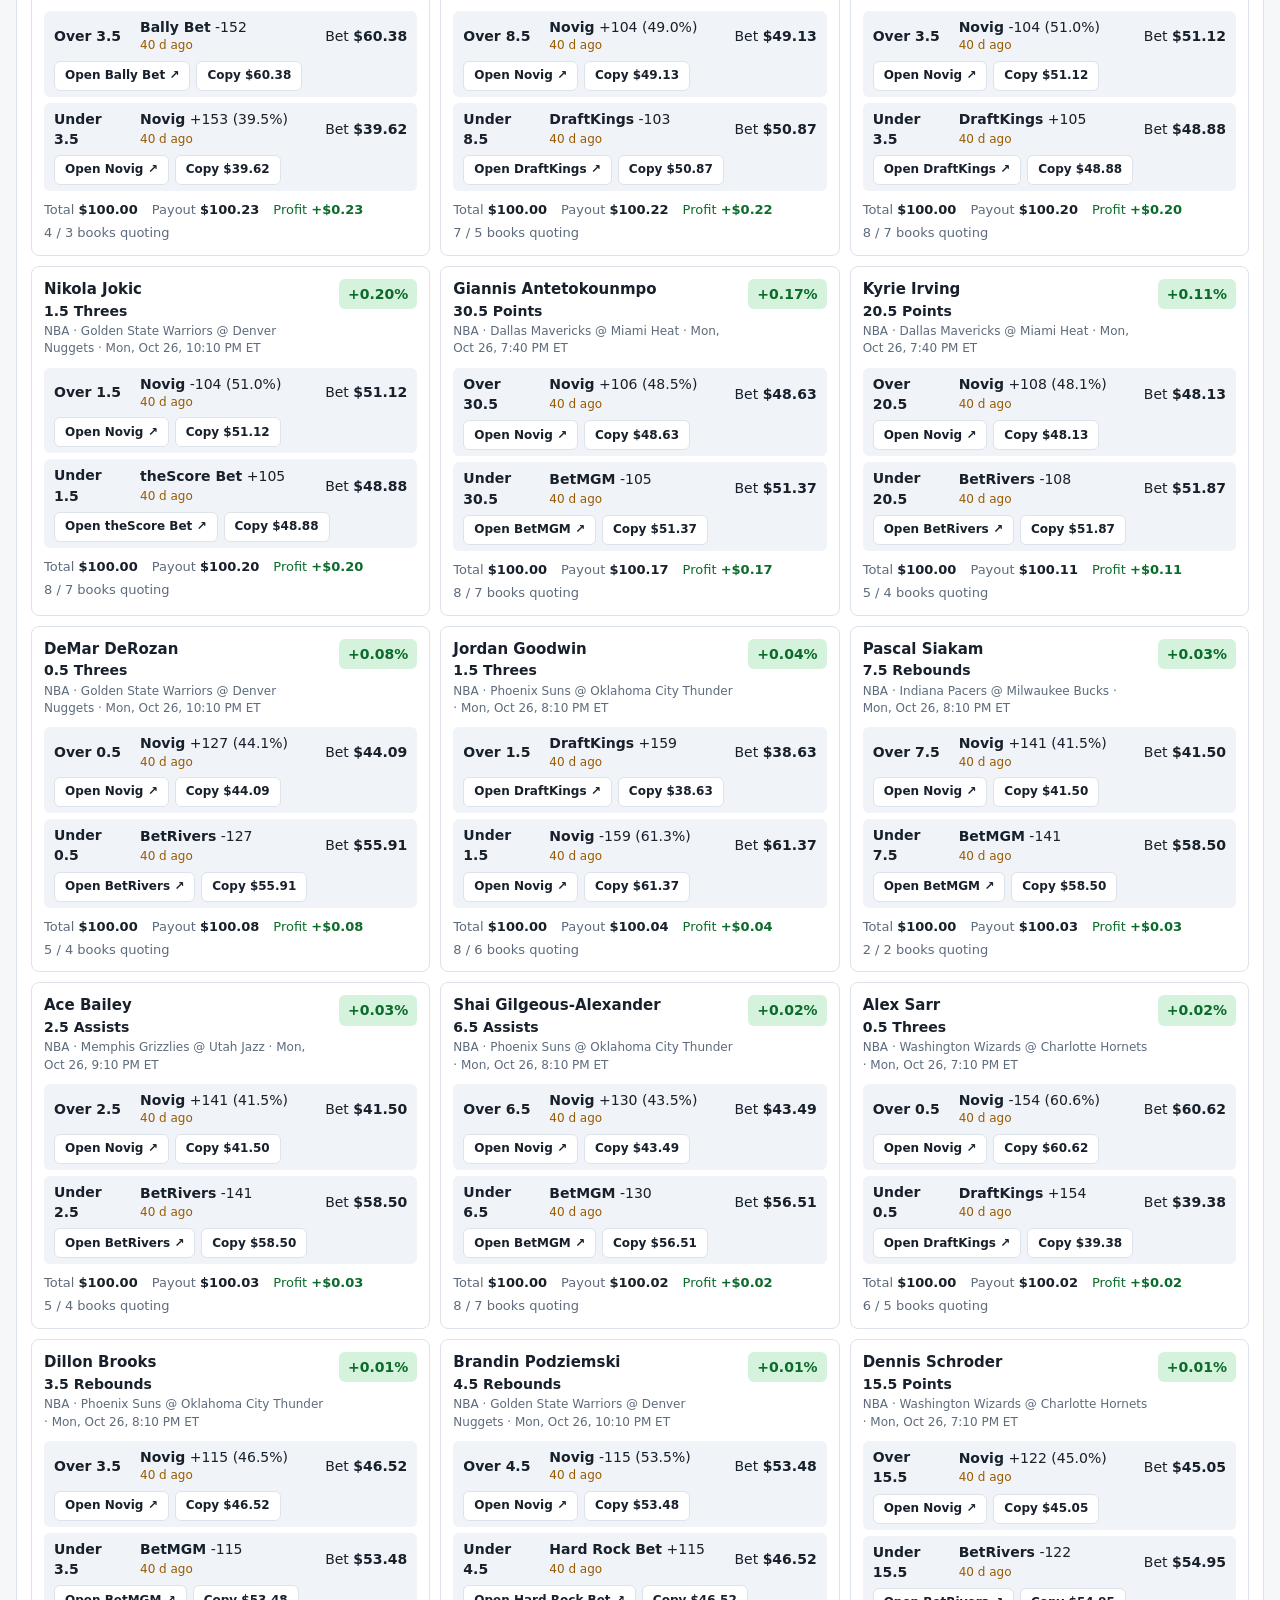
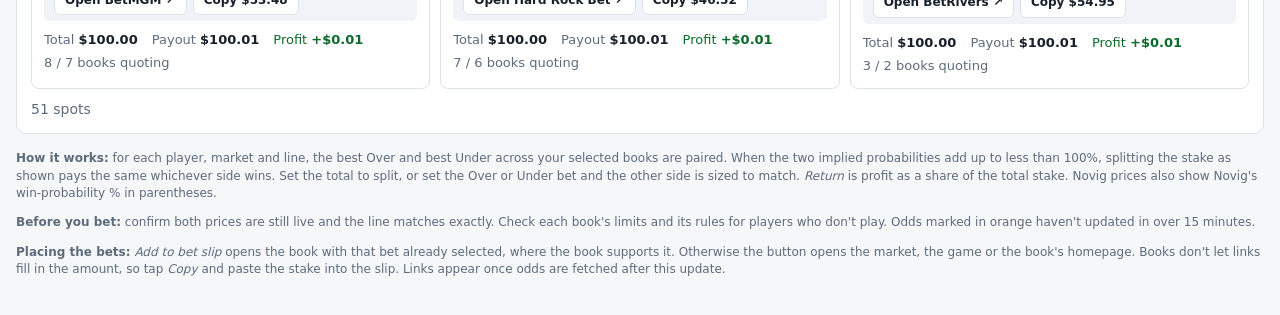
==== commit 7ffcf23a: "Add WNBA: league selection shared across pages and fetches Co-Authored-By: Claude Opus 5.5 <noreply@" ====
--- a/arbitrage.html
+++ b/arbitrage.html
@@ -3,16 +3,16 @@
 <head>
   <meta charset="utf-8">
   <meta name="viewport" content="width=device-width, initial-scale=1">
-  <title>NBA Prop Arbitrage</title>
-  <meta name="description" content="NBA player props: Over/Under pairs across sportsbooks that lock in a profit.">
+  <title>NBA & WNBA Prop Arbitrage</title>
+  <meta name="description" content="NBA and WNBA player props: Over/Under pairs across sportsbooks that lock in a profit.">
   <link rel="icon" href="data:image/svg+xml,<svg xmlns='http://www.w3.org/2000/svg' viewBox='0 0 100 100'><text y='.9em' font-size='90'>🏀</text></svg>">
-  <link rel="stylesheet" href="styles.css?v=20261028">
+  <link rel="stylesheet" href="styles.css?v=20261029b">
 </head>
 <body>
   <header class="topbar">
     <div class="wrap topbar-inner">
       <div>
-        <h1>NBA Prop Arbitrage</h1>
+        <h1><span class="league-name">NBA &amp; WNBA</span> Prop Arbitrage</h1>
         <p class="sub">Over/Under pairs across books where betting both sides locks in a profit</p>
       </div>
       <nav class="nav" aria-label="Pages">
@@ -37,6 +37,11 @@
           <input id="lookahead" type="number" min="1" step="1" value="48">
           <small>Blank = all upcoming games</small>
         </label>
+        <fieldset class="field">
+          <legend>Leagues</legend>
+          <div id="leagueChecks" class="book-checks"></div>
+          <small>Fetches and shows only the leagues checked.</small>
+        </fieldset>
         <fieldset class="field">
           <legend>Sportsbooks</legend>
           <div id="bookChecks" class="book-checks"></div>
@@ -90,7 +95,7 @@
     </footer>
   </main>
 
-  <script src="common.js?v=20261028"></script>
-  <script src="arbitrage.js?v=20261028"></script>
+  <script src="common.js?v=20261029b"></script>
+  <script src="arbitrage.js?v=20261029b"></script>
 </body>
 </html>
--- a/styles.css
+++ b/styles.css
@@ -160,6 +160,9 @@
 .chip { display: inline-flex; gap: 6px; padding: 4px 8px; border-radius: 6px; background: var(--surface-2); font-size: 12px; font-variant-numeric: tabular-nums; }
 .chip b { font-weight: 700; }
 .chip.best { background: var(--best-bg); color: var(--best-text); }
+.odds-link { color: inherit; text-decoration: underline dotted; text-underline-offset: 3px; }
+.odds-link:hover { text-decoration-style: solid; }
+td .mini-btn { min-height: 0; padding: 2px 8px; }
 
 /* Arbitrage page legs (see arbitrage.js card). */
 .legs { display: grid; gap: 6px; margin-top: 10px; }
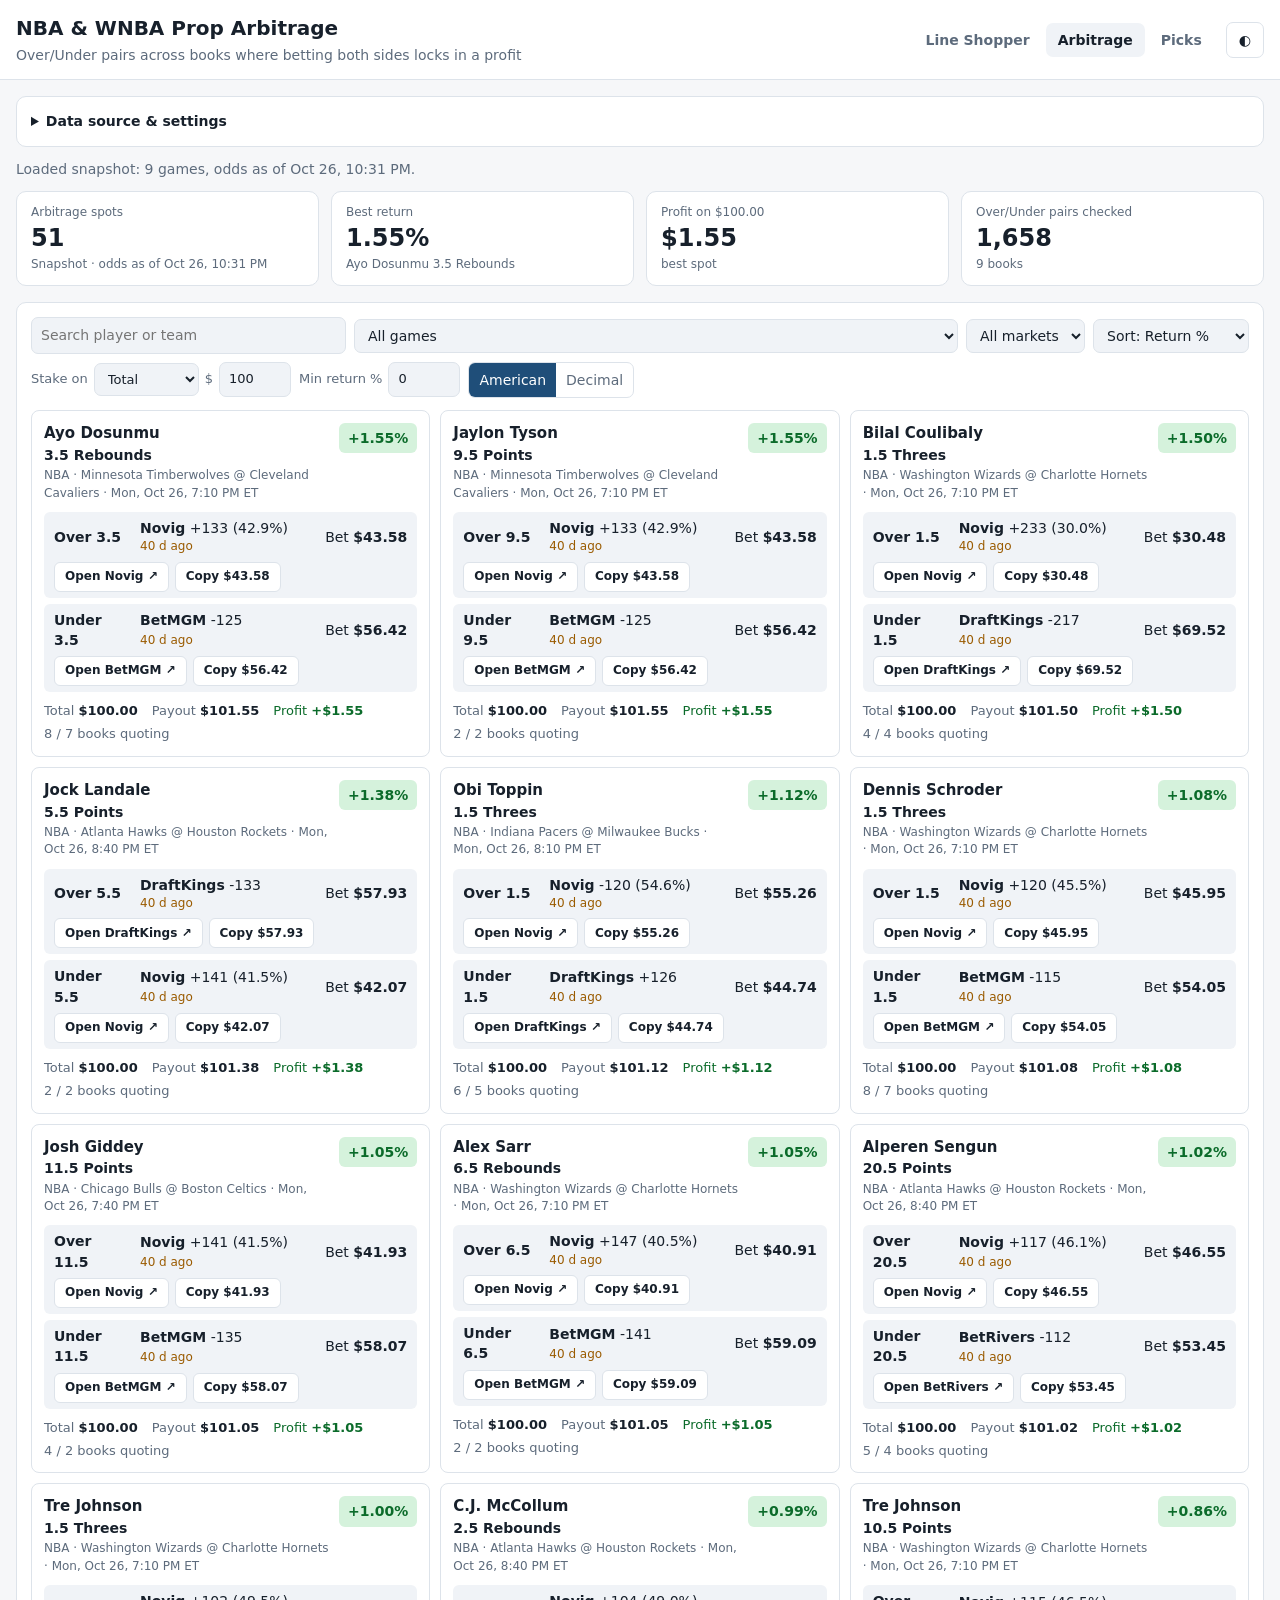
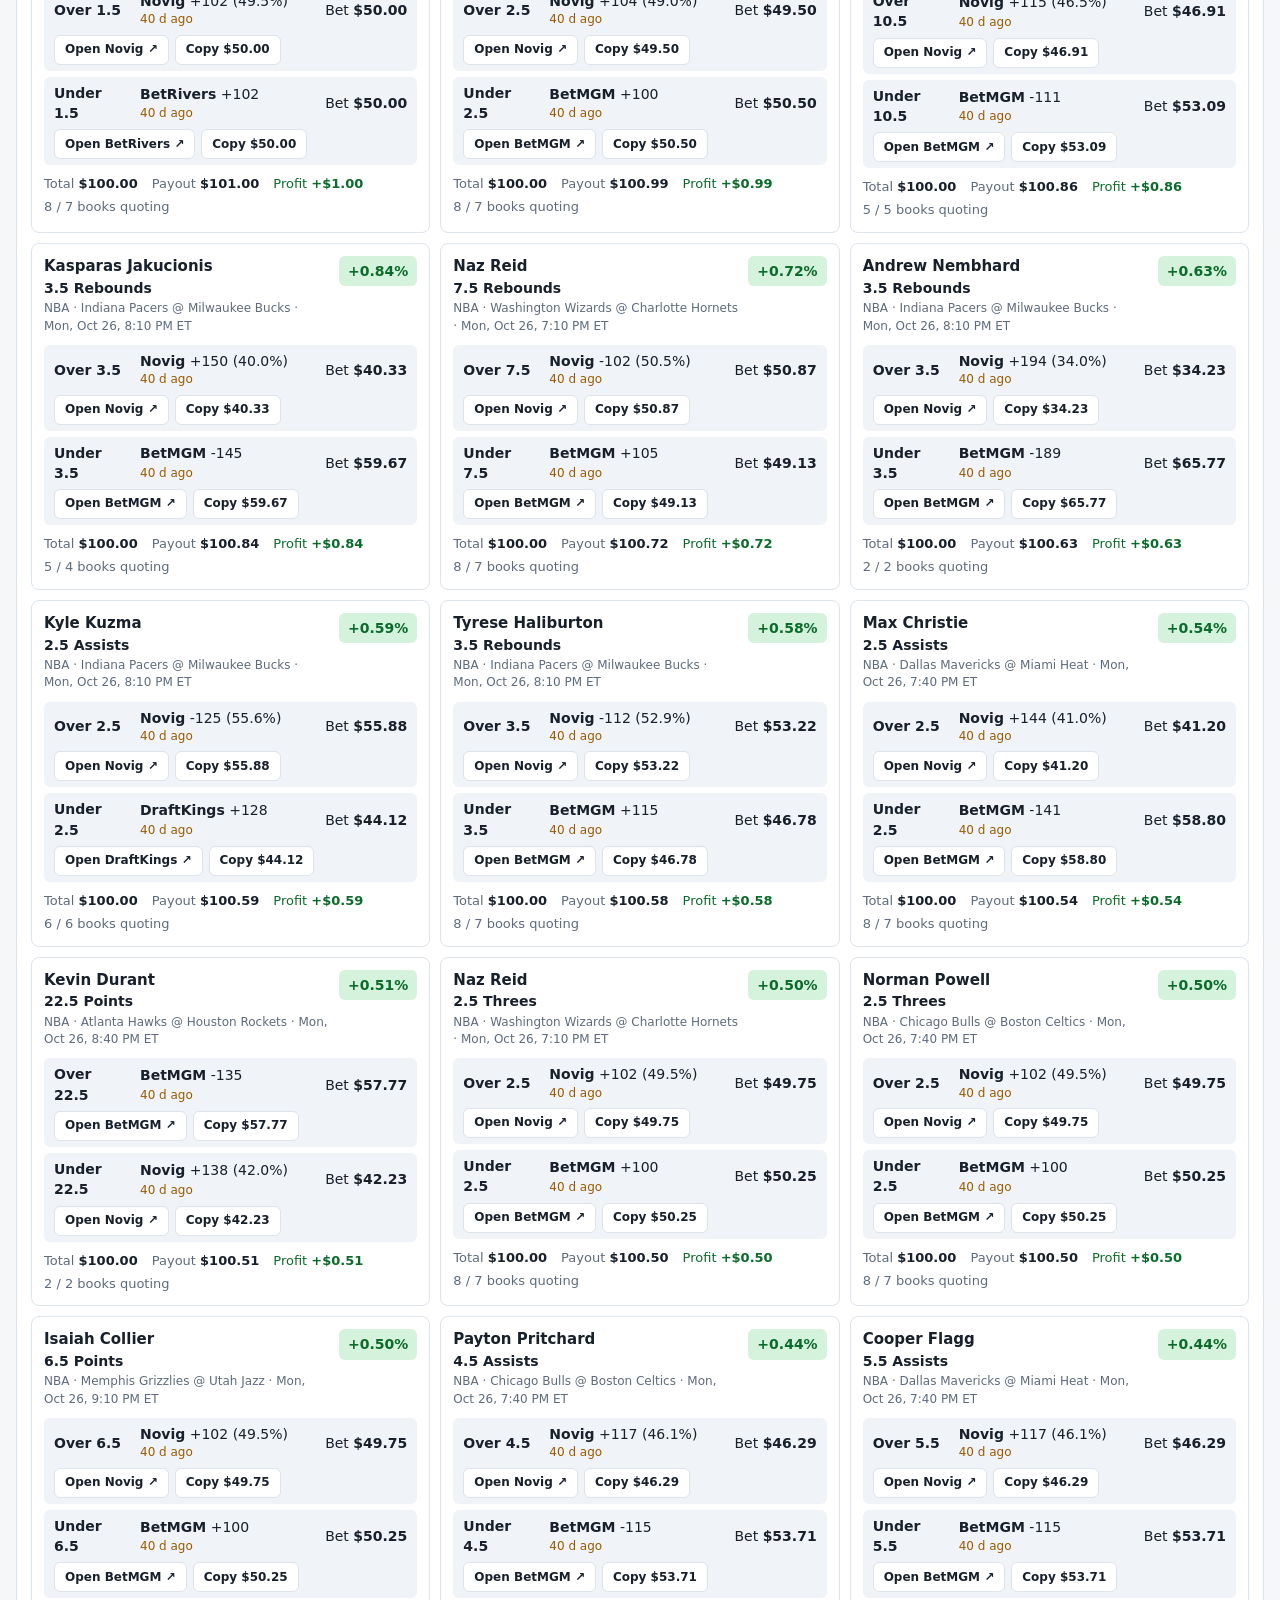
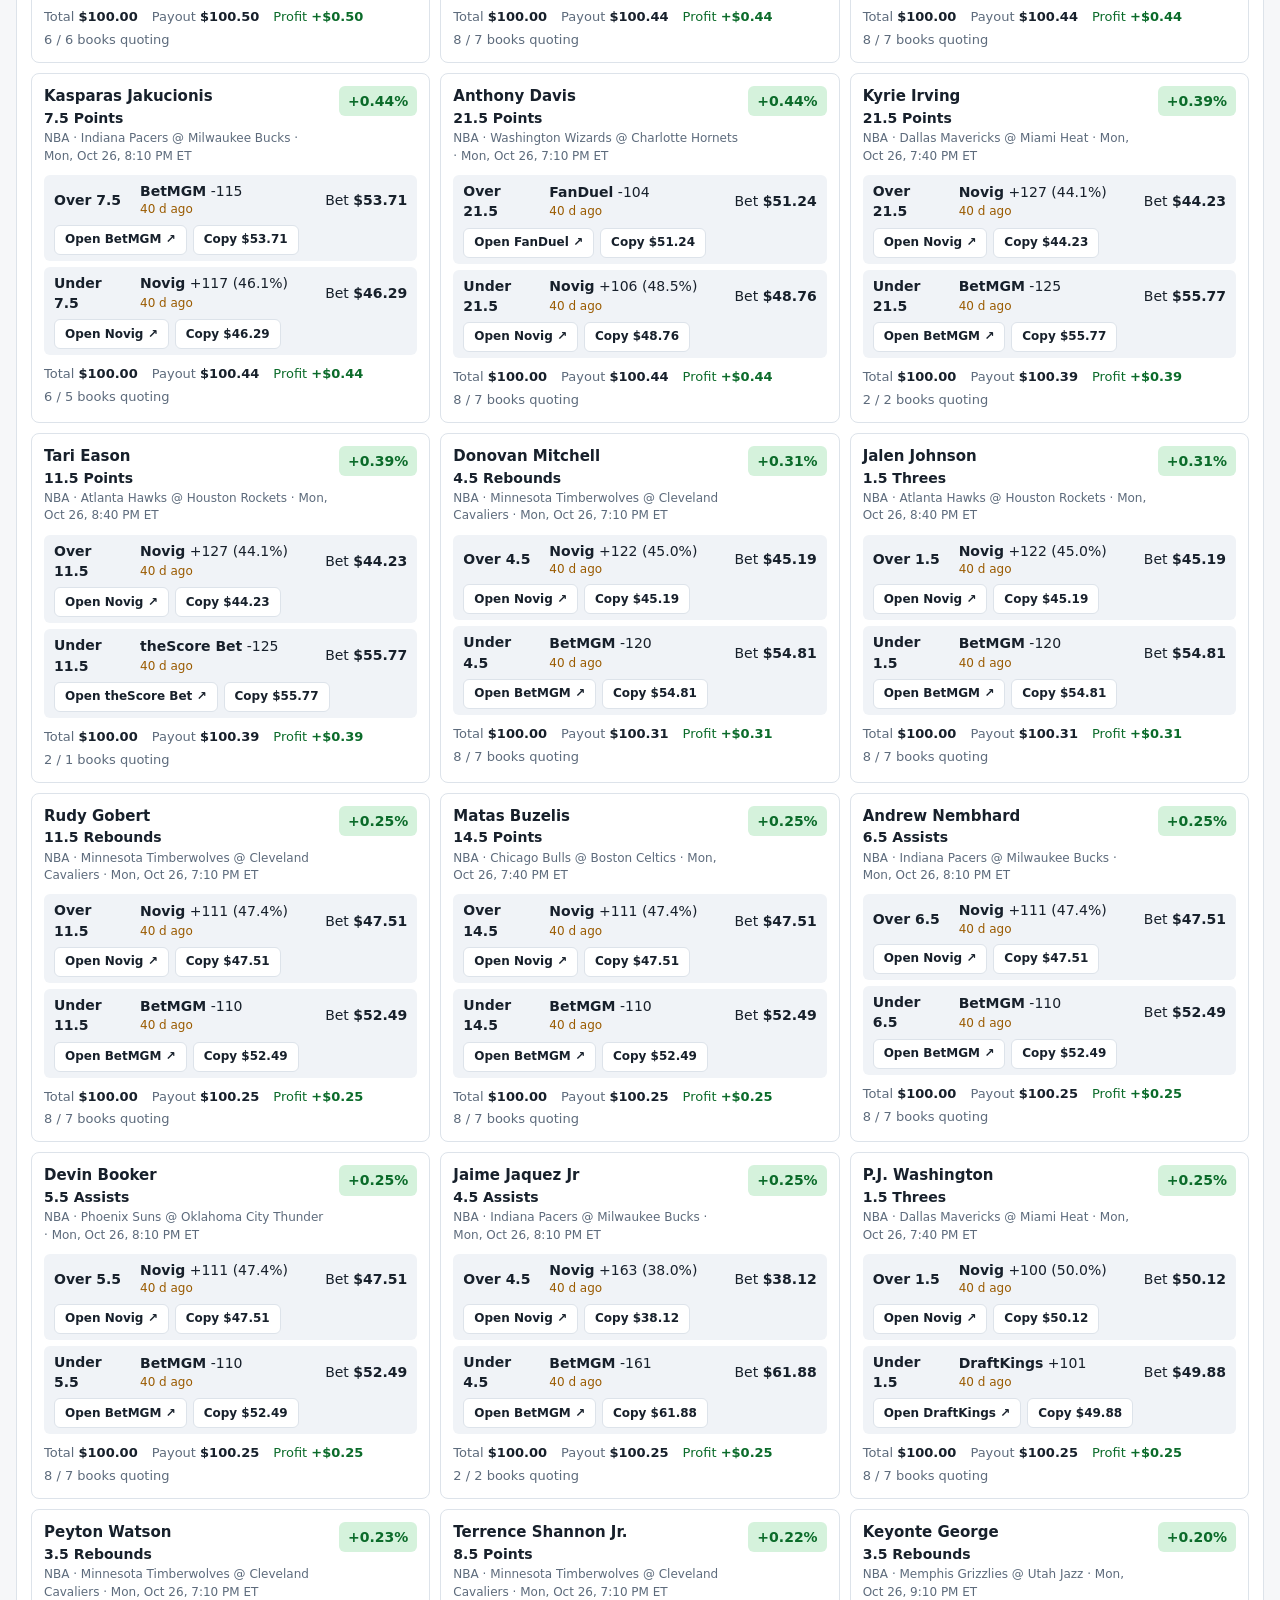
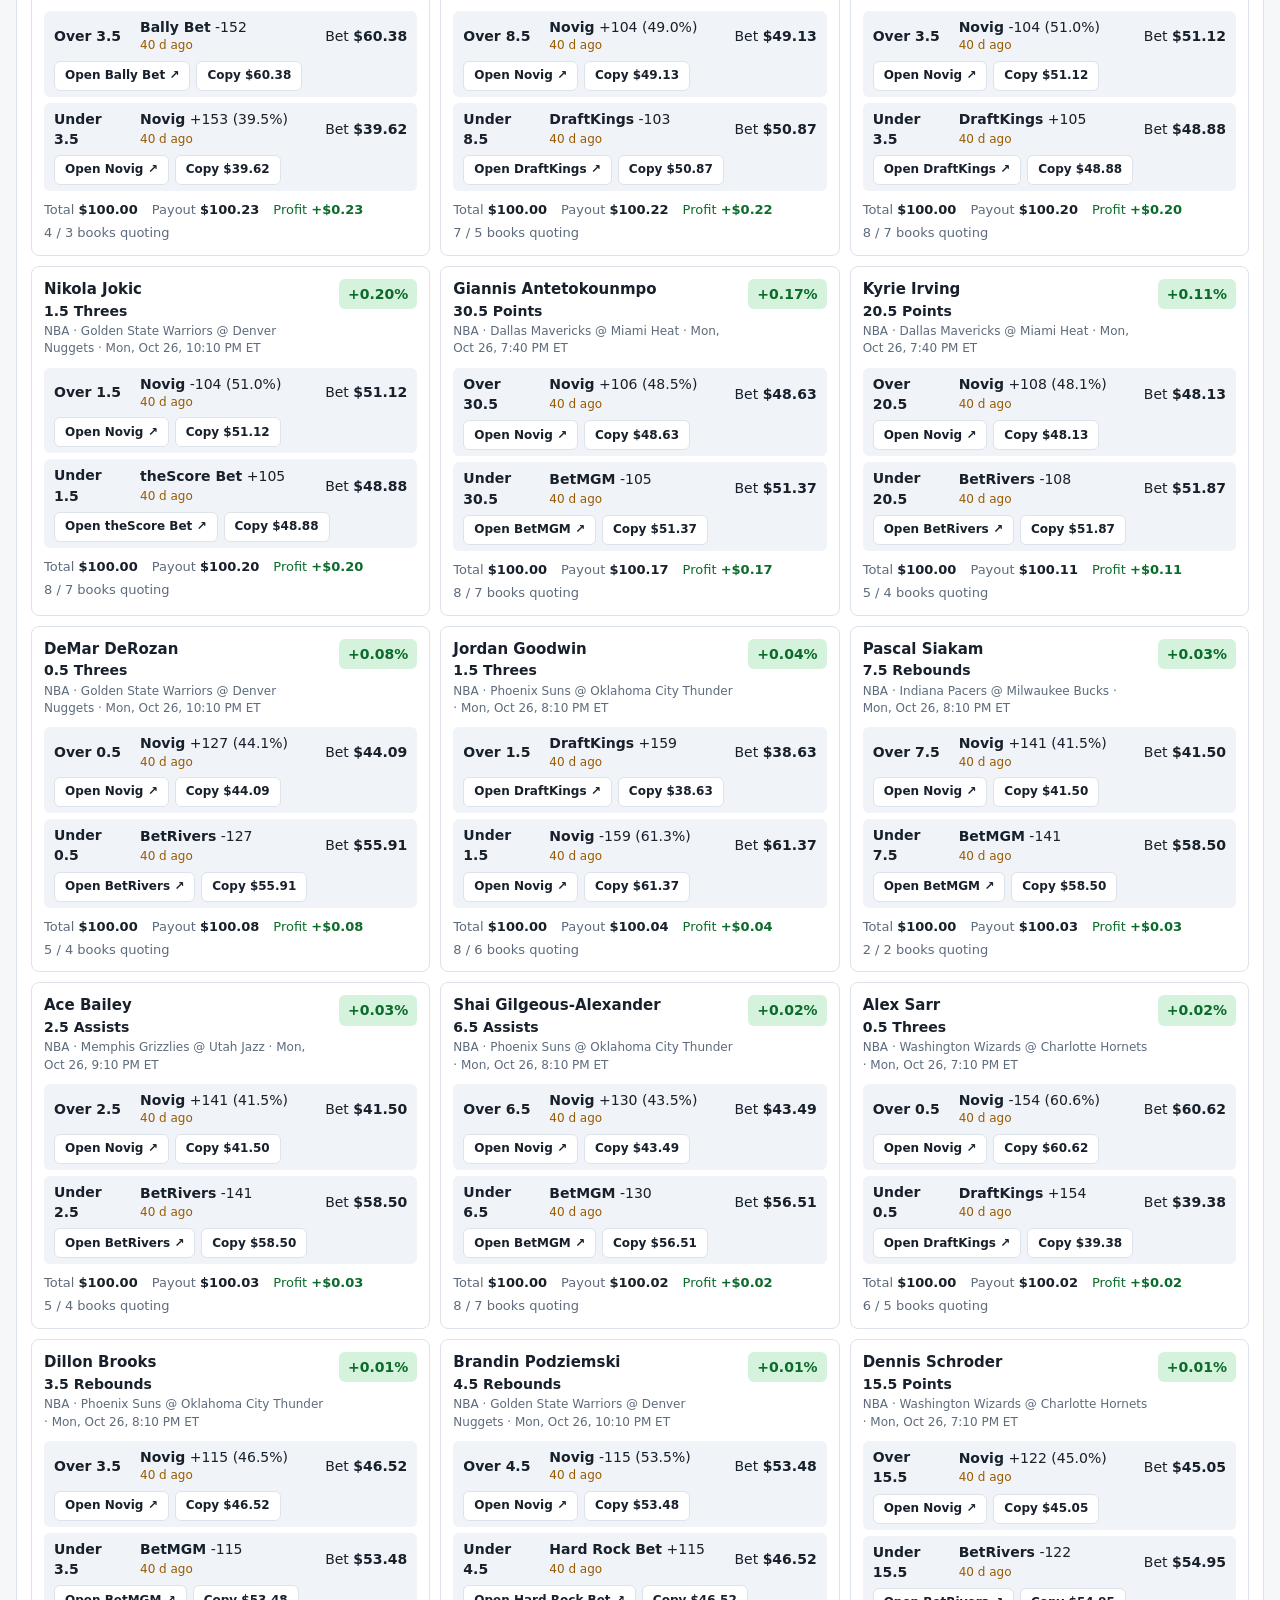
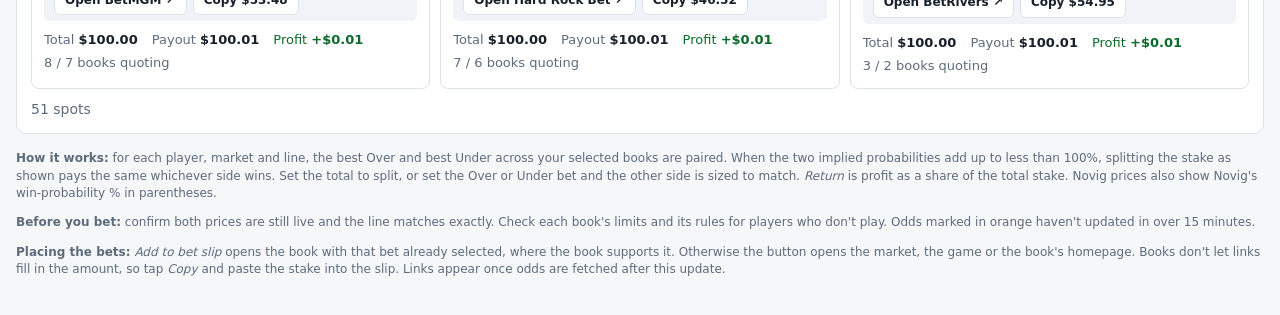
==== commit 7ed3aada: "Consensus-edge model and Picks page - consensus_edge.py: no stats model; bets when a book's price be" ====
--- a/arbitrage.html
+++ b/arbitrage.html
@@ -6,7 +6,7 @@
   <title>NBA & WNBA Prop Arbitrage</title>
   <meta name="description" content="NBA and WNBA player props: Over/Under pairs across sportsbooks that lock in a profit.">
   <link rel="icon" href="data:image/svg+xml,<svg xmlns='http://www.w3.org/2000/svg' viewBox='0 0 100 100'><text y='.9em' font-size='90'>🏀</text></svg>">
-  <link rel="stylesheet" href="styles.css?v=20261029b">
+  <link rel="stylesheet" href="styles.css?v=20261107a">
 </head>
 <body>
   <header class="topbar">
@@ -18,6 +18,7 @@
       <nav class="nav" aria-label="Pages">
         <a href="index.html">Line Shopper</a>
         <a href="arbitrage.html" aria-current="page">Arbitrage</a>
+        <a href="picks.html">Picks</a>
       </nav>
       <button id="themeToggle" class="btn ghost" type="button" aria-label="Toggle theme">◐</button>
     </div>
@@ -95,7 +96,7 @@
     </footer>
   </main>
 
-  <script src="common.js?v=20261029b"></script>
-  <script src="arbitrage.js?v=20261029b"></script>
+  <script src="common.js?v=20261107a"></script>
+  <script src="arbitrage.js?v=20261107a"></script>
 </body>
 </html>
--- a/styles.css
+++ b/styles.css
@@ -183,6 +183,17 @@
 .card-edge.arb-pos { background: var(--best-bg); color: var(--best-text); border-color: transparent; }
 .card-edge.arb-neg { color: var(--muted); }
 
+/* Picks page (see picks.js). */
+.notice { border: 1px solid var(--warn); border-left-width: 4px; border-radius: var(--radius); padding: 10px 14px; margin-bottom: 16px; background: var(--surface); }
+td.flag { font-weight: 700; }
+td.flag.yes { color: var(--best-text); }
+td.flag.no { color: var(--muted); opacity: .55; }
+td.edge-pos { color: var(--best-text); font-weight: 700; }
+td.edge-neg { color: var(--muted); }
+tr.pick td.player { box-shadow: inset 3px 0 0 var(--best-text); }
+tr.pick td { background-color: color-mix(in srgb, var(--best-bg) 45%, transparent); }
+tr.pick-novig td.player { box-shadow: inset 3px 0 0 var(--muted); }
+
 @media (max-width: 700px) {
   .wrap { padding: 0 12px; }
   .topbar { margin-bottom: 12px; }
